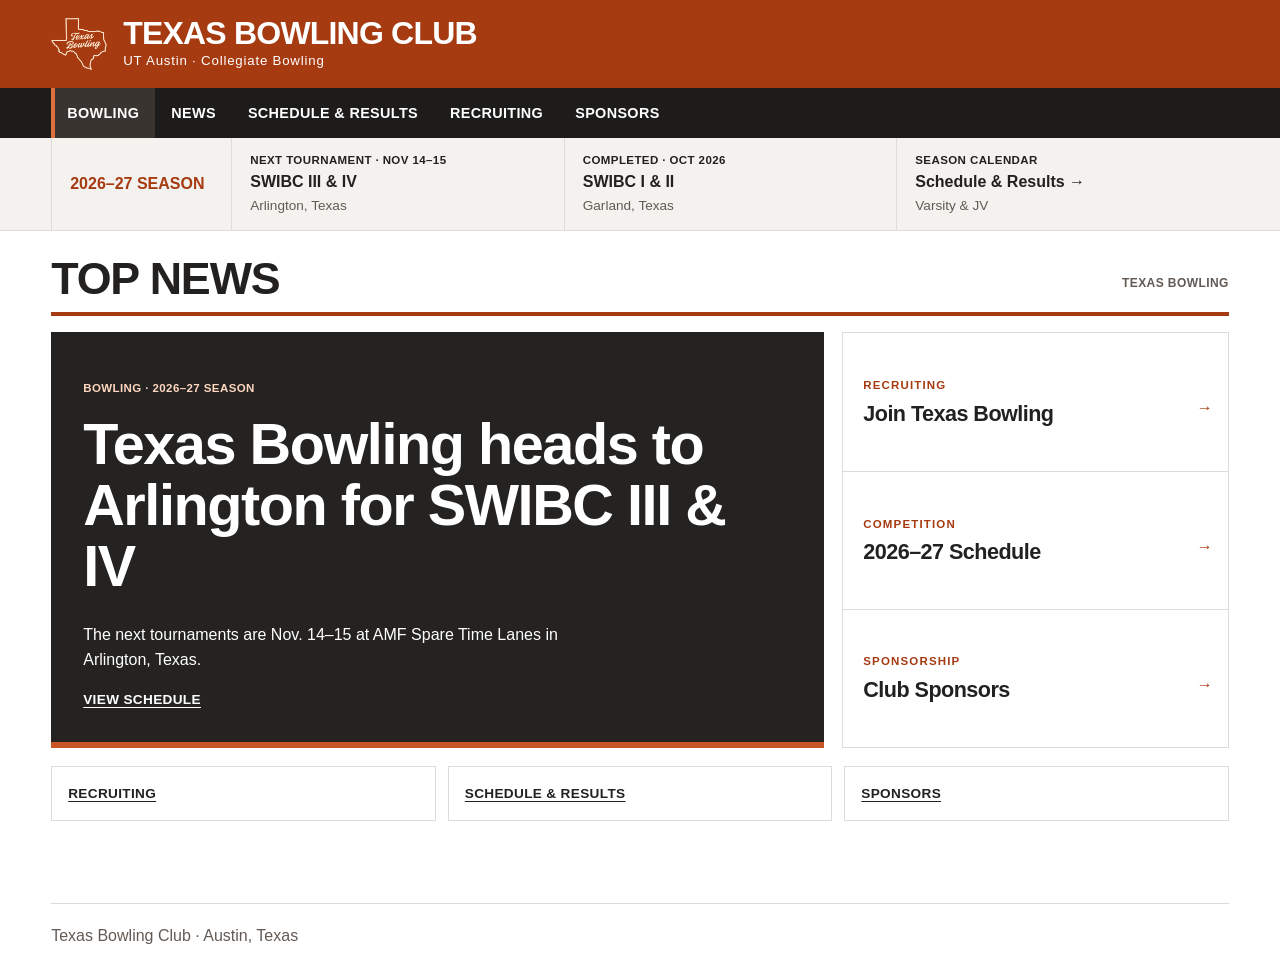
==== index.html @ fc5d1754 "Add files via upload" ====
<!doctype html>
<html lang="en">
<meta charset="utf-8">
<meta name="viewport" content="width=device-width,initial-scale=1">
<title>Texas Bowling Club | UT Austin</title>
<meta name="description" content="Meet the Texas Bowling Club at UT Austin and follow its first collegiate season.">
<link rel="stylesheet" href="athletics.css">
<header class="masthead"><div class="shell brand"><img src="logo-mark.webp" alt=""><div><strong>Texas Bowling Club</strong><span>UT Austin · Collegiate Bowling</span></div></div></header>
<div class="nav-band"><nav class="shell" aria-label="Main"><a class="sport" href="index.html">Bowling</a><a href="news.html">News</a><a href="schedule.html">Schedule &amp; Results</a><a href="recruiting.html">Recruiting</a><a href="sponsors.html">Sponsors</a></nav></div>
<main>
<div class="scoreboard"><div class="shell scores"><strong>2026–27 SEASON</strong><a href="schedule.html#arlington"><small>NEXT TOURNAMENT · NOV 14–15</small><b>SWIBC III &amp; IV</b><span>Arlington, Texas</span></a><a href="schedule.html#garland"><small>COMPLETED · OCT 2026</small><b>SWIBC I &amp; II</b><span>Garland, Texas</span></a><a href="schedule.html"><small>SEASON CALENDAR</small><b>Schedule &amp; Results →</b><span>Varsity &amp; JV</span></a></div></div>
<div class="shell content">
<section id="news" aria-labelledby="news-title"><div class="section-title"><h1 id="news-title">Top News</h1><span>Texas Bowling</span></div>
<div class="news-grid"><article class="feature"><p class="eyebrow">Bowling · 2026–27 Season</p><h2>Texas Bowling heads to Arlington for SWIBC III &amp; IV</h2><p>The next tournaments are Nov. 14–15 at AMF Spare Time Lanes in Arlington, Texas.</p><a href="schedule.html">View Schedule</a></article>
<aside class="updates" aria-label="Club updates"><a href="recruiting.html"><small>RECRUITING</small><b>Join Texas Bowling</b><span>→</span></a><a href="schedule.html"><small>COMPETITION</small><b>2026–27 Schedule</b><span>→</span></a><a href="sponsors.html"><small>SPONSORSHIP</small><b>Club Sponsors</b><span>→</span></a></aside></div></section>
<nav class="quicklinks" aria-label="Quick links"><a href="recruiting.html">Recruiting</a><a href="schedule.html">Schedule &amp; Results</a><a href="sponsors.html">Sponsors</a></nav>


</div></main><footer class="shell">Texas Bowling Club · Austin, Texas</footer>
</html>
---- athletics.css ----
:root{--orange:#a63a11;--dark:#1d1c1b;--ink:#232120;--line:#dedbd8;--paper:#fff;--muted:#625a54}
*{box-sizing:border-box}
html{scroll-padding-top:1rem}
body{margin:0;background:var(--paper);color:var(--ink);font:1rem/1.5 Arial,Helvetica,sans-serif}
.shell{width:min(1280px,92%);margin:auto}
a{color:inherit;text-underline-offset:.25em}
a:focus-visible{outline:3px solid #2375ab;outline-offset:3px}
.masthead{background:var(--orange);color:white}
.brand{display:flex;align-items:center;gap:16px;padding:16px 0}
.brand img{width:56px;height:56px;object-fit:contain}
.brand strong,.brand span{display:block}
.brand strong,.sport,h1,h2,.section-title span,.scores>strong{font-weight:900;text-transform:uppercase}
.brand strong{font-size:clamp(1.2rem,3vw,2rem);line-height:1.1}
.brand span{font-size:.83rem;letter-spacing:.06em}
.nav-band{background:var(--dark);color:white}
.nav-band nav{display:flex;align-items:stretch;flex-wrap:wrap}
.nav-band a{padding:14px 16px;text-decoration:none;font-weight:700}
.nav-band a:hover,.nav-band a:focus-visible{background:#45413d}
.nav-band .sport{background:#393430;border-left:4px solid #dc713d;padding-left:12px}
.scoreboard{background:#f4f2ef;border-bottom:1px solid var(--line)}
.scores{display:grid;grid-template-columns:180px repeat(3,minmax(0,1fr))}
.scores>*{padding:14px 18px;border-left:1px solid var(--line)}
.scores>strong{display:flex;align-items:center;color:var(--orange)}
.scores a,.updates a{text-decoration:none}
.scores small,.scores b,.scores span,.updates small,.updates b{display:block}
small,.eyebrow{letter-spacing:.1em;font-size:.72rem;font-weight:800}
.scores span{color:var(--muted);font-size:.85rem}
.content{padding:24px 0 48px}
.section-title{display:flex;justify-content:space-between;align-items:center;gap:12px;border-bottom:4px solid var(--orange);margin-bottom:16px}
h1,h2{line-height:1.05;margin:0 0 10px}
.section-title span{color:var(--muted);font-size:.75rem;letter-spacing:.13em}
.news-grid{display:grid;grid-template-columns:2fr 1fr;gap:18px}
.feature{display:flex;flex-direction:column;align-items:flex-start;justify-content:flex-end;min-height:390px;padding:clamp(24px,5vw,64px);background:linear-gradient(120deg,#20201f 20%,#4d2d21 72%,#743618);color:white;border-bottom:6px solid #c85526}
.feature h2{font-size:clamp(3rem,8vw,7rem);letter-spacing:-.065em;line-height:.88}
.feature p{max-width:39ch}
.feature a{font-weight:800}
.eyebrow{text-transform:uppercase;color:#ffd6bf}
.updates{display:grid;grid-template-rows:repeat(3,1fr);border:1px solid var(--line)}
.updates a{position:relative;display:grid;align-content:center;gap:6px;padding:20px 42px 20px 20px}
.updates a+a{border-top:1px solid var(--line)}
.updates a:hover,.scores a:hover,.quicklinks a:hover{background:#f1eae4}
.updates small,.tag{color:var(--orange);font-weight:800;text-transform:uppercase;letter-spacing:.1em}
.updates b{font-size:clamp(1.1rem,2.2vw,1.55rem);line-height:1.15}
.updates span{position:absolute;right:15px;top:46%;color:var(--orange)}
.quicklinks,.grid{display:grid;grid-template-columns:repeat(3,minmax(0,1fr));gap:12px}
.quicklinks{margin:18px 0 34px}
.quicklinks a,.card{border:1px solid var(--line);padding:16px}
.quicklinks a{font-weight:800}
.panel{border-top:3px solid var(--orange);padding:24px 0}
.panel h2{font-size:clamp(1.6rem,4vw,2.6rem)}
.panel>p{max-width:75ch}
.card h3{margin:0}
footer{padding:20px 0;border-top:1px solid var(--line);color:var(--muted)}
@media(max-width:720px){.news-grid{grid-template-columns:1fr}.feature{min-height:300px}.scores{grid-template-columns:repeat(2,minmax(0,1fr))}.scores>strong{grid-column:1/-1;padding-bottom:0;border:0}.nav-band a{padding:10px}.quicklinks,.grid{grid-template-columns:1fr}}

.event{display:grid;grid-template-columns:minmax(125px,1fr) 3fr auto;gap:16px;align-items:center;border-bottom:1px solid var(--line);padding:16px 0}
.event h3,.event p{margin:0}
@media(max-width:520px){.event{grid-template-columns:1fr;gap:4px}}
.nav-band a[aria-current="page"]{box-shadow:inset 0 -4px #dc713d}
.schedule-group{margin-top:28px}
.schedule-group h2{font-size:clamp(1.25rem,3vw,1.75rem)}

/* Consistent athletics typography across the club pages. */
body{font-family:Arial,Helvetica,sans-serif;font-size:16px;line-height:1.55}
h1,h2,h3,.brand strong,.nav-band a,.updates b{
 font-family:"Arial Narrow","Helvetica Neue",Arial,sans-serif;
 font-stretch:condensed;
 font-weight:800;
 letter-spacing:-.025em;
}
h1{font-size:clamp(1.9rem,4vw,2.8rem)}
h2{font-size:clamp(1.5rem,3vw,2.2rem)}
h3{font-size:1.2rem;line-height:1.25}
.nav-band a{font-size:.9rem;letter-spacing:.025em;text-transform:uppercase}
.feature h2{font-size:clamp(2rem,4.5vw,3.8rem);line-height:1.06;letter-spacing:-.025em;text-transform:none;max-width:22ch}
.feature p{max-width:58ch;margin:16px 0}
.feature{padding:32px;min-height:360px;background:#252321}
.feature a,.quicklinks a{font-size:.85rem;text-transform:uppercase;letter-spacing:.025em}
small,.eyebrow,.tag,.section-title span{letter-spacing:.035em}
.updates b{font-size:1.35rem;line-height:1.2}
.panel>h1{margin-bottom:20px}
.card h3{font-size:1.1rem;text-transform:uppercase}
.event h3{font-size:1.15rem;letter-spacing:0}
.event p{font-size:.93rem;color:var(--muted)}
@media(max-width:720px){.feature{padding:24px;min-height:300px}}
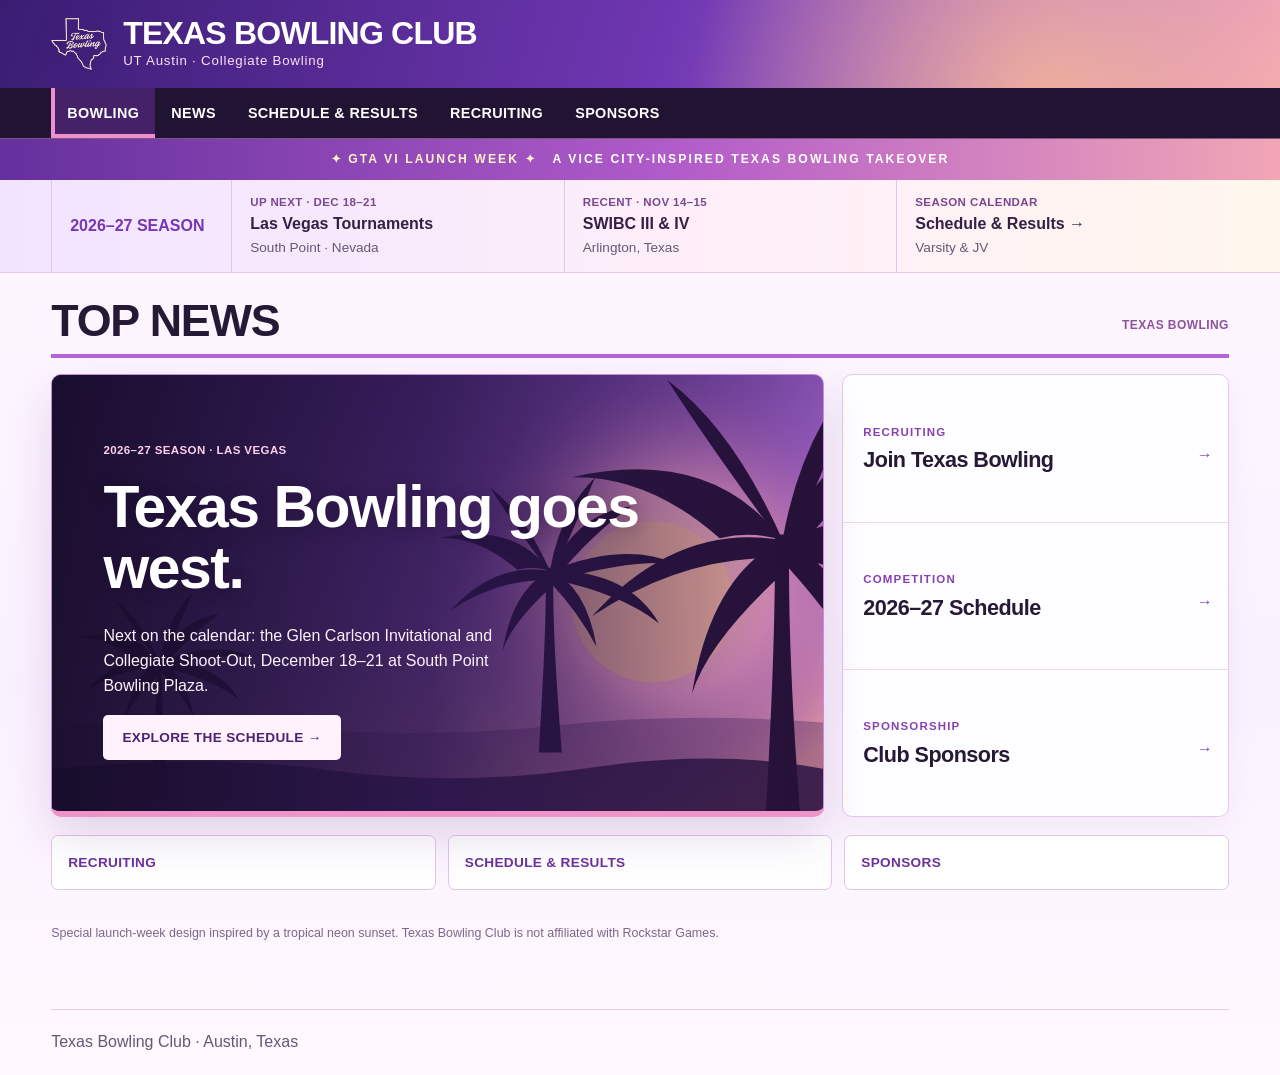
==== commit 6d51f39b: "Update index.html" ====
--- a/index.html
+++ b/index.html
@@ -1,20 +1,547 @@
 <!doctype html>
 <html lang="en">
-<meta charset="utf-8">
-<meta name="viewport" content="width=device-width,initial-scale=1">
-<title>Texas Bowling Club | UT Austin</title>
-<meta name="description" content="Meet the Texas Bowling Club at UT Austin and follow its first collegiate season.">
-<link rel="stylesheet" href="athletics.css">
-<header class="masthead"><div class="shell brand"><img src="logo-mark.webp" alt=""><div><strong>Texas Bowling Club</strong><span>UT Austin · Collegiate Bowling</span></div></div></header>
-<div class="nav-band"><nav class="shell" aria-label="Main"><a class="sport" href="index.html">Bowling</a><a href="news.html">News</a><a href="schedule.html">Schedule &amp; Results</a><a href="recruiting.html">Recruiting</a><a href="sponsors.html">Sponsors</a></nav></div>
-<main>
-<div class="scoreboard"><div class="shell scores"><strong>2026–27 SEASON</strong><a href="schedule.html#arlington"><small>NEXT TOURNAMENT · NOV 14–15</small><b>SWIBC III &amp; IV</b><span>Arlington, Texas</span></a><a href="schedule.html#garland"><small>COMPLETED · OCT 2026</small><b>SWIBC I &amp; II</b><span>Garland, Texas</span></a><a href="schedule.html"><small>SEASON CALENDAR</small><b>Schedule &amp; Results →</b><span>Varsity &amp; JV</span></a></div></div>
-<div class="shell content">
-<section id="news" aria-labelledby="news-title"><div class="section-title"><h1 id="news-title">Top News</h1><span>Texas Bowling</span></div>
-<div class="news-grid"><article class="feature"><p class="eyebrow">Bowling · 2026–27 Season</p><h2>Texas Bowling heads to Arlington for SWIBC III &amp; IV</h2><p>The next tournaments are Nov. 14–15 at AMF Spare Time Lanes in Arlington, Texas.</p><a href="schedule.html">View Schedule</a></article>
-<aside class="updates" aria-label="Club updates"><a href="recruiting.html"><small>RECRUITING</small><b>Join Texas Bowling</b><span>→</span></a><a href="schedule.html"><small>COMPETITION</small><b>2026–27 Schedule</b><span>→</span></a><a href="sponsors.html"><small>SPONSORSHIP</small><b>Club Sponsors</b><span>→</span></a></aside></div></section>
-<nav class="quicklinks" aria-label="Quick links"><a href="recruiting.html">Recruiting</a><a href="schedule.html">Schedule &amp; Results</a><a href="sponsors.html">Sponsors</a></nav>
-
-
-</div></main><footer class="shell">Texas Bowling Club · Austin, Texas</footer>
+<head>
+  <meta charset="utf-8">
+  <meta name="viewport" content="width=device-width, initial-scale=1">
+  <meta name="theme-color" content="#27143f">
+  <meta name="description" content="Texas Bowling Club at UT Austin — 2026–27 collegiate bowling season, tournaments, recruiting and news.">
+  <title>Texas Bowling Club | UT Austin</title>
+
+  <!-- Original site styling -->
+  <link rel="stylesheet" href="athletics.css">
+
+  <!-- GTA VI-inspired launch week theme -->
+  <style>
+    :root {
+      --orange: #9a4fce;
+      --dark: #221137;
+      --ink: #261936;
+      --line: #e8d4ef;
+      --paper: #fff9fe;
+      --muted: #665874;
+      --purple: #743bc6;
+      --pink: #ef90ce;
+      --peach: #ffc18c;
+      --night: #1d102e;
+    }
+
+    body {
+      background: linear-gradient(
+        180deg, #fff9fe 0%, #faf1ff 64%, #fff9fe 100%
+      );
+      color: var(--ink);
+    }
+
+    a:focus-visible {
+      outline: 3px solid #e268bd;
+      outline-offset: 4px;
+    }
+
+    .masthead {
+      position: relative;
+      overflow: hidden;
+      background: linear-gradient(
+        107deg,
+        #3a1d73 0%,
+        #6f37b2 52%,
+        #b775d4 84%,
+        #f2a3bd 100%
+      );
+      color: #fff;
+    }
+
+    .masthead::before {
+      content: "";
+      position: absolute;
+      inset: 0;
+      pointer-events: none;
+      background: radial-gradient(
+        circle at 82% 120%,
+        rgba(255,191,141,.8),
+        transparent 34%
+      );
+    }
+
+    .masthead .brand {
+      position: relative;
+      z-index: 1;
+    }
+
+    .brand img {
+      filter: drop-shadow(
+        0 4px 14px rgba(18,4,42,.27)
+      );
+    }
+
+    .brand span {
+      color: #ffe1f6;
+    }
+
+    .nav-band {
+      background: #211332;
+      border-bottom: 1px solid rgba(238,170,221,.45);
+    }
+
+    .nav-band .sport {
+      background: #442168;
+      border-left-color: var(--pink);
+    }
+
+    .nav-band a:hover,
+    .nav-band a:focus-visible {
+      background: #673e8c;
+    }
+
+    .nav-band a[aria-current="page"] {
+      box-shadow: inset 0 -4px var(--pink);
+    }
+
+    .launch-strip {
+      background: linear-gradient(
+        90deg,
+        #64309d 0%,
+        #b15cca 53%,
+        #f2a6b5 100%
+      );
+      color: white;
+      text-align: center;
+      padding: 11px 16px;
+      font-size: .76rem;
+      font-weight: 900;
+      letter-spacing: .17em;
+      text-transform: uppercase;
+    }
+
+    .launch-strip span {
+      color: #fff1c8;
+    }
+
+    .scoreboard {
+      background: linear-gradient(
+        90deg,
+        #f2e4ff,
+        #fff0f8 62%,
+        #fff6ed
+      );
+      border-bottom-color: #e7c9f0;
+    }
+
+    .scores > * {
+      border-left-color: #e2c5ee;
+    }
+
+    .scores > strong {
+      color: #7537b4;
+    }
+
+    .scores small {
+      color: #7a4791;
+    }
+
+    .scores b {
+      color: #352044;
+    }
+
+    .scores a:hover {
+      background: rgba(223,172,242,.27);
+    }
+
+    .section-title {
+      border-bottom-color: #b265d6;
+    }
+
+    .section-title span {
+      color: #8b549c;
+    }
+
+    .news-grid {
+      align-items: stretch;
+    }
+
+    .feature {
+      position: relative;
+      isolation: isolate;
+      overflow: hidden;
+      min-height: 440px;
+      padding: clamp(24px, 4vw, 52px);
+      border: 1px solid #c88ada;
+      border-bottom: 6px solid #ee94c8;
+      border-radius: 10px;
+      background: linear-gradient(
+        135deg,
+        #2b154c 0%,
+        #844caf 60%,
+        #ec9db8 100%
+      );
+      box-shadow: 0 20px 45px rgba(78,33,109,.15);
+      color: white;
+    }
+
+    .feature::before {
+      content: "";
+      position: absolute;
+      z-index: 1;
+      inset: 0;
+      background: linear-gradient(
+        90deg,
+        rgba(22,12,41,.94),
+        rgba(42,21,75,.81) 49%,
+        rgba(64,26,86,.13) 100%
+      );
+      pointer-events: none;
+    }
+
+    .hero-art {
+      position: absolute;
+      z-index: 0;
+      inset: 0;
+      width: 100%;
+      height: 100%;
+      pointer-events: none;
+    }
+
+    .feature .eyebrow,
+    .feature h2,
+    .feature p,
+    .feature .hero-action {
+      position: relative;
+      z-index: 2;
+    }
+
+    .feature .eyebrow {
+      color: #ffd0ec;
+    }
+
+    .feature h2 {
+      max-width: 17ch;
+      font-size: clamp(2.3rem,4.6vw,4.2rem);
+      line-height: 1.04;
+      text-shadow: 0 3px 18px rgba(25,7,36,.3);
+    }
+
+    .feature p {
+      max-width: 44ch;
+      color: #fff1fc;
+    }
+
+    .hero-action {
+      display: inline-flex;
+      align-items: center;
+      gap: 8px;
+      padding: 12px 19px;
+      border-radius: 5px;
+      background: #fff2fc;
+      color: #4b2272;
+      text-decoration: none;
+      font-size: .86rem;
+      font-weight: 900;
+      text-transform: uppercase;
+      letter-spacing: .035em;
+    }
+
+    .hero-action:hover {
+      background: #ffd2ed;
+    }
+
+    .updates {
+      border-color: #e5c8ec;
+      background: rgba(255,255,255,.85);
+      border-radius: 10px;
+      overflow: hidden;
+      box-shadow: 0 10px 30px rgba(92,35,121,.05);
+    }
+
+    .updates a + a {
+      border-top-color: #ead9f3;
+    }
+
+    .updates small,
+    .updates span {
+      color: #8740b3;
+    }
+
+    .updates a:hover,
+    .quicklinks a:hover {
+      background: #f9eaff;
+    }
+
+    .quicklinks a {
+      border-color: #e4c4eb;
+      background: white;
+      border-radius: 7px;
+      color: #6b329c;
+      text-decoration: none;
+      transition: transform .18s ease,
+                  background-color .18s ease;
+    }
+
+    .quicklinks a:hover {
+      transform: translateY(-2px);
+    }
+
+    footer {
+      border-top-color: #e8cdef;
+    }
+
+    .launch-note {
+      font-size: .78rem;
+      color: #7c668b;
+      margin: 0 0 18px;
+    }
+
+    @media (max-width: 720px) {
+      .launch-strip {
+        font-size: .63rem;
+        letter-spacing: .09em;
+      }
+
+      .feature {
+        min-height: 420px;
+      }
+
+      .feature::before {
+        background: linear-gradient(
+          90deg,
+          rgba(24,10,44,.94),
+          rgba(42,20,73,.68)
+        );
+      }
+
+      .hero-art {
+        transform: translateX(8%);
+      }
+
+      .feature h2 {
+        font-size: clamp(2.15rem,8vw,3rem);
+      }
+    }
+
+    @media (prefers-reduced-motion: reduce) {
+      .quicklinks a {
+        transition: none;
+      }
+
+      .quicklinks a:hover {
+        transform: none;
+      }
+    }
+  </style>
+</head>
+
+<body>
+
+  <!-- Texas Bowling Club header -->
+  <header class="masthead">
+    <div class="shell brand">
+      <img src="logo-mark.webp"
+           alt="Texas Bowling Club logo"
+           width="56" height="56">
+      <div>
+        <strong>Texas Bowling Club</strong>
+        <span>UT Austin · Collegiate Bowling</span>
+      </div>
+    </div>
+  </header>
+
+  <!-- Main navigation -->
+  <div class="nav-band">
+    <nav class="shell" aria-label="Main navigation">
+      <a class="sport" href="index.html"
+         aria-current="page">Bowling</a>
+      <a href="news.html">News</a>
+      <a href="schedule.html">Schedule &amp; Results</a>
+      <a href="recruiting.html">Recruiting</a>
+      <a href="sponsors.html">Sponsors</a>
+    </nav>
+  </div>
+
+  <!-- Special GTA launch week banner -->
+  <div class="launch-strip" role="note">
+    <span>✦ GTA VI launch week ✦</span>
+    &nbsp; A Vice City-inspired Texas Bowling takeover
+  </div>
+
+  <main>
+
+    <!-- Tournament scoreboard -->
+    <div class="scoreboard">
+      <div class="shell scores">
+        <strong>2026–27 Season</strong>
+
+        <a href="schedule.html#glen-carlson">
+          <small>UP NEXT · DEC 18–21</small>
+          <b>Las Vegas Tournaments</b>
+          <span>South Point · Nevada</span>
+        </a>
+
+        <a href="schedule.html#arlington">
+          <small>RECENT · NOV 14–15</small>
+          <b>SWIBC III &amp; IV</b>
+          <span>Arlington, Texas</span>
+        </a>
+
+        <a href="schedule.html">
+          <small>SEASON CALENDAR</small>
+          <b>Schedule &amp; Results →</b>
+          <span>Varsity &amp; JV</span>
+        </a>
+      </div>
+    </div>
+
+    <div class="shell content">
+
+      <section id="news" aria-labelledby="news-title">
+        <div class="section-title">
+          <h1 id="news-title">Top News</h1>
+          <span>Texas Bowling</span>
+        </div>
+
+        <div class="news-grid">
+
+          <!-- Vice City-inspired sunset and palms -->
+          <article class="feature">
+
+            <svg class="hero-art"
+                 viewBox="0 0 1200 650"
+                 preserveAspectRatio="xMidYMid slice"
+                 aria-hidden="true"
+                 focusable="false">
+
+              <defs>
+                <radialGradient id="sunsetGlow">
+                  <stop offset="0%"
+                        stop-color="#ffd0a7"/>
+                  <stop offset="47%"
+                        stop-color="#f5a1cb"/>
+                  <stop offset="100%"
+                        stop-color="#9951ba"
+                        stop-opacity="0"/>
+                </radialGradient>
+
+                <linearGradient id="sky"
+                                x1="0" y1="0"
+                                x2=".8" y2="1">
+                  <stop stop-color="#47257c"/>
+                  <stop offset="58%"
+                        stop-color="#9c62c7"/>
+                  <stop offset="100%"
+                        stop-color="#ffadab"/>
+                </linearGradient>
+
+                <!-- Original silhouette -->
+                <g id="palm" fill="#221033">
+                  <path d="M-12 490 C-6 380 3 245 2 118 L17 118 C15 257 27 389 34 490Z"/>
+                  <path d="M10 124 Q-65 25 -211 58 Q-131 56 -56 122 Q-22 114 10 124Z"/>
+                  <path d="M10 124 Q-101 105 -190 204 Q-107 148 -16 143Z"/>
+                  <path d="M10 124 Q-65 161 -85 285 Q-66 225 26 145Z"/>
+                  <path d="M10 124 Q-42 7 -111 -44 Q-60 35 20 142Z"/>
+                  <path d="M10 124 Q66 7 174 -6 Q96 49 20 141Z"/>
+                  <path d="M10 124 Q163 64 264 110 Q174 101 28 142Z"/>
+                  <path d="M10 124 Q167 122 230 230 Q157 171 15 141Z"/>
+                  <path d="M10 124 Q83 154 104 277 Q69 209 7 143Z"/>
+                  <path d="M10 124 Q31 5 101 -64 Q60 34 13 141Z"/>
+                </g>
+              </defs>
+
+              <rect width="1200"
+                    height="650"
+                    fill="url(#sky)"/>
+
+              <circle cx="940"
+                      cy="320"
+                      r="330"
+                      fill="url(#sunsetGlow)"/>
+
+              <circle cx="920"
+                      cy="338"
+                      r="120"
+                      fill="#ffc0a2"
+                      opacity=".94"/>
+
+              <path d="M0 525 Q200 509 390 526 T780 522 T1200 520 L1200 650 L0 650Z"
+                    fill="#4a255e"
+                    opacity=".36"/>
+
+              <path d="M0 590 Q250 563 440 589 T830 585 T1200 592 L1200 650 L0 650Z"
+                    fill="#28153e"
+                    opacity=".85"/>
+
+              <!-- Palm silhouettes -->
+              <g transform="translate(1100 70) scale(1.42)">
+                <use href="#palm"/>
+              </g>
+
+              <g transform="translate(760 200) scale(.74)">
+                <use href="#palm"/>
+              </g>
+
+              <g transform="translate(180 360) scale(.54)">
+                <use href="#palm"/>
+              </g>
+            </svg>
+
+            <p class="eyebrow">
+              2026–27 Season · Las Vegas
+            </p>
+
+            <h2>Texas Bowling goes west.</h2>
+
+            <p>
+              Next on the calendar: the Glen Carlson
+              Invitational and Collegiate Shoot-Out,
+              December 18–21 at South Point Bowling Plaza.
+            </p>
+
+            <a class="hero-action"
+               href="schedule.html#glen-carlson">
+              Explore the schedule →
+            </a>
+          </article>
+
+          <!-- Club updates -->
+          <aside class="updates" aria-label="Club updates">
+
+            <a href="recruiting.html">
+              <small>RECRUITING</small>
+              <b>Join Texas Bowling</b>
+              <span aria-hidden="true">→</span>
+            </a>
+
+            <a href="schedule.html">
+              <small>COMPETITION</small>
+              <b>2026–27 Schedule</b>
+              <span aria-hidden="true">→</span>
+            </a>
+
+            <a href="sponsors.html">
+              <small>SPONSORSHIP</small>
+              <b>Club Sponsors</b>
+              <span aria-hidden="true">→</span>
+            </a>
+
+          </aside>
+        </div>
+      </section>
+
+      <!-- Quick links -->
+      <nav class="quicklinks" aria-label="Quick links">
+        <a href="recruiting.html">Recruiting</a>
+        <a href="schedule.html">Schedule &amp; Results</a>
+        <a href="sponsors.html">Sponsors</a>
+      </nav>
+
+      <p class="launch-note">
+        Special launch-week design inspired by a
+        tropical neon sunset. Texas Bowling Club is
+        not affiliated with Rockstar Games.
+      </p>
+    </div>
+  </main>
+
+  <footer class="shell">
+    Texas Bowling Club · Austin, Texas
+  </footer>
+
+</body>
 </html>
+
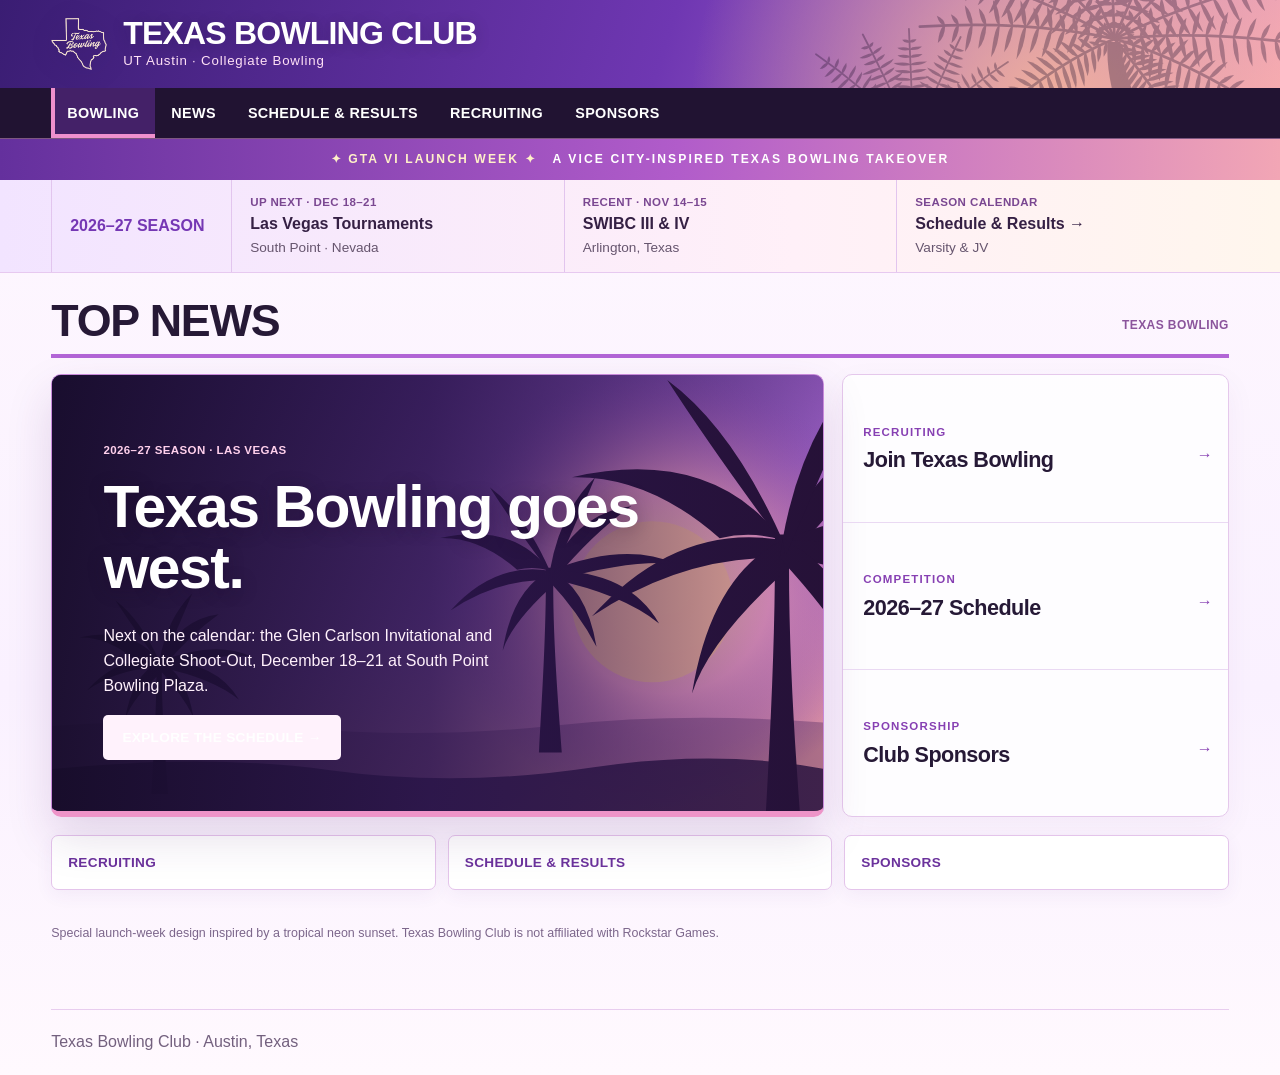
==== commit 3913e3df: "Apply GTA VI-inspired purple sunset theme across club website" ====
--- a/index.html
+++ b/index.html
@@ -9,6 +9,7 @@
 
   <!-- Original site styling -->
   <link rel="stylesheet" href="athletics.css">
+  <link rel="stylesheet" href="gta6-theme.css">
 
   <!-- GTA VI-inspired launch week theme -->
   <style>
--- a/gta6-theme.css
+++ b/gta6-theme.css
@@ -0,0 +1,194 @@
+/*
+ * TEXAS BOWLING CLUB — GTA VI LAUNCH-WEEK THEME
+ * Self-contained, reversible CSS override for athletics.css.
+ * Inspired by a tropical violet-pink sunset; original palm silhouettes.
+ *
+ * INSTALL: Add this AFTER athletics.css in <head> on each HTML page:
+ *   <link rel="stylesheet" href="gta6-theme.css">
+ *
+ * UNINSTALL: Remove that <link> tag; your original design returns.
+ * No JavaScript, external images, or third-party assets required.
+ */
+
+:root {
+  /* Override colors used by the existing athletics.css file */
+  --orange: #8c44d9;
+  --dark: #201334;
+  --ink: #281b40;
+  --line: #e5d4f2;
+  --paper: #fffafd;
+  --muted: #675a78;
+
+  /* Theme accents */
+  --vice-violet: #672bb5;
+  --vice-purple: #9b5ae6;
+  --vice-orchid: #c586ef;
+  --vice-pink: #f2a5d3;
+  --vice-peach: #ffc093;
+  --vice-night: #1b1032;
+  --palm-art: url("data:image/svg+xml,%3Csvg%20xmlns%3D%22http%3A%2F%2Fwww.w3.org%2F2000%2Fsvg%22%20viewBox%3D%220%200%201200%20650%22%20aria-hidden%3D%22true%22%3E%0A%3Cpath%20d%3D%22M1054.0%20678.0%20C1043.0%20485.0%20905.0%20295.0%20917.0%20165.0%20L938.0%20165.0%20C945.0%20276.0%201100.0%20520.0%201104.0%20678.0%20Z%22%20fill%3D%22%2321102f%22%2F%3E%3Cpath%20d%3D%22M928.0%20160.0%20Q780.8%20128.4%20608.0%20140.0%22%20stroke%3D%22%2321102f%22%20stroke-width%3D%224.5%22%20stroke-linecap%3D%22round%22%20fill%3D%22none%22%2F%3E%3Cpath%20d%3D%22M908.0%20155.9%20Q905.4%20168.3%20892.8%20172.0%20Q899.2%20154.2%20908.0%20155.9%20Z%22%20fill%3D%22%2321102f%22%2F%3E%3Cpath%20d%3D%22M908.0%20155.9%20Q908.7%20151.2%20897.6%20146.9%20Q899.2%20154.2%20908.0%20155.9%20Z%22%20fill%3D%22%2321102f%22%2F%3E%3Cpath%20d%3D%22M887.7%20152.2%20Q884.4%20169.9%20871.5%20176.4%20Q878.9%20150.7%20887.7%20152.2%20Z%22%20fill%3D%22%2321102f%22%2F%3E%3Cpath%20d%3D%22M887.7%20152.2%20Q889.1%20142.2%20878.4%20135.7%20Q878.9%20150.7%20887.7%20152.2%20Z%22%20fill%3D%22%2321102f%22%2F%3E%3Cpath%20d%3D%22M867.3%20149.0%20Q863.2%20173.2%20849.9%20183.1%20Q858.4%20147.6%20867.3%20149.0%20Z%22%20fill%3D%22%2321102f%22%2F%3E%3Cpath%20d%3D%22M867.3%20149.0%20Q869.3%20132.4%20858.9%20123.0%20Q858.4%20147.6%20867.3%20149.0%20Z%22%20fill%3D%22%2321102f%22%2F%3E%3Cpath%20d%3D%22M846.6%20146.1%20Q842.8%20171.6%20829.5%20182.3%20Q837.6%20144.9%20846.6%20146.1%20Z%22%20fill%3D%22%2321102f%22%2F%3E%3Cpath%20d%3D%22M846.6%20146.1%20Q848.4%20128.3%20837.8%20118.5%20Q837.6%20144.9%20846.6%20146.1%20Z%22%20fill%3D%22%2321102f%22%2F%3E%3Cpath%20d%3D%22M825.6%20143.6%20Q821.5%20176.2%20808.1%20190.5%20Q816.7%20142.6%20825.6%20143.6%20Z%22%20fill%3D%22%2321102f%22%2F%3E%3Cpath%20d%3D%22M825.6%20143.6%20Q827.8%20118.7%20817.3%20105.9%20Q816.7%20142.6%20825.6%20143.6%20Z%22%20fill%3D%22%2321102f%22%2F%3E%3Cpath%20d%3D%22M804.4%20141.5%20Q801.2%20171.0%20788.1%20184.0%20Q795.5%20140.7%20804.4%20141.5%20Z%22%20fill%3D%22%2321102f%22%2F%3E%3Cpath%20d%3D%22M804.4%20141.5%20Q805.7%20119.8%20794.9%20108.7%20Q795.5%20140.7%20804.4%20141.5%20Z%22%20fill%3D%22%2321102f%22%2F%3E%3Cpath%20d%3D%22M783.0%20139.8%20Q779.7%20176.5%20766.7%20193.1%20Q774.1%20139.1%20783.0%20139.8%20Z%22%20fill%3D%22%2321102f%22%2F%3E%3Cpath%20d%3D%22M783.0%20139.8%20Q784.3%20110.9%20773.4%2096.6%20Q774.1%20139.1%20783.0%20139.8%20Z%22%20fill%3D%22%2321102f%22%2F%3E%3Cpath%20d%3D%22M761.4%20138.5%20Q759.1%20168.2%20746.5%20181.8%20Q752.4%20138.0%20761.4%20138.5%20Z%22%20fill%3D%22%2321102f%22%2F%3E%3Cpath%20d%3D%22M761.4%20138.5%20Q761.7%20116.6%20750.3%20105.8%20Q752.4%20138.0%20761.4%20138.5%20Z%22%20fill%3D%22%2321102f%22%2F%3E%3Cpath%20d%3D%22M739.5%20137.5%20Q737.5%20173.4%20725.0%20190.1%20Q730.5%20137.2%20739.5%20137.5%20Z%22%20fill%3D%22%2321102f%22%2F%3E%3Cpath%20d%3D%22M739.5%20137.5%20Q739.6%20109.6%20728.1%2096.2%20Q730.5%20137.2%20739.5%20137.5%20Z%22%20fill%3D%22%2321102f%22%2F%3E%3Cpath%20d%3D%22M717.4%20137.0%20Q716.1%20163.6%20703.9%20176.1%20Q708.4%20136.9%20717.4%20137.0%20Z%22%20fill%3D%22%2321102f%22%2F%3E%3Cpath%20d%3D%22M717.4%20137.0%20Q716.7%20118.4%20704.9%20109.6%20Q708.4%20136.9%20717.4%20137.0%20Z%22%20fill%3D%22%2321102f%22%2F%3E%3Cpath%20d%3D%22M695.0%20136.9%20Q694.1%20166.8%20682.2%20181.1%20Q686.0%20136.9%20695.0%20136.9%20Z%22%20fill%3D%22%2321102f%22%2F%3E%3Cpath%20d%3D%22M695.0%20136.9%20Q694.0%20115.0%20681.9%20104.8%20Q686.0%20136.9%20695.0%20136.9%20Z%22%20fill%3D%22%2321102f%22%2F%3E%3Cpath%20d%3D%22M672.5%20137.2%20Q671.8%20157.3%20660.0%20167.2%20Q663.5%20137.3%20672.5%20137.2%20Z%22%20fill%3D%22%2321102f%22%2F%3E%3Cpath%20d%3D%22M672.5%20137.2%20Q671.1%20125.0%20659.0%20119.7%20Q663.5%20137.3%20672.5%20137.2%20Z%22%20fill%3D%22%2321102f%22%2F%3E%3Cpath%20d%3D%22M649.7%20137.8%20Q649.2%20157.1%20637.5%20166.7%20Q640.7%20138.2%20649.7%20137.8%20Z%22%20fill%3D%22%2321102f%22%2F%3E%3Cpath%20d%3D%22M649.7%20137.8%20Q648.1%20126.6%20635.8%20121.9%20Q640.7%20138.2%20649.7%20137.8%20Z%22%20fill%3D%22%2321102f%22%2F%3E%3Cpath%20d%3D%22M928.0%20160.0%20Q787.7%2079.4%20623.0%2038.0%22%20stroke%3D%22%2321102f%22%20stroke-width%3D%224.5%22%20stroke-linecap%3D%22round%22%20fill%3D%22none%22%2F%3E%3Cpath%20d%3D%22M908.9%20149.3%20Q904.4%20159.5%20892.1%20158.9%20Q901.0%20145.0%20908.9%20149.3%20Z%22%20fill%3D%22%2321102f%22%2F%3E%3Cpath%20d%3D%22M908.9%20149.3%20Q911.7%20146.1%20903.0%20139.2%20Q901.0%20145.0%20908.9%20149.3%20Z%22%20fill%3D%22%2321102f%22%2F%3E%3Cpath%20d%3D%22M889.6%20138.9%20Q881.4%20156.5%20867.3%20159.6%20Q881.7%20134.8%20889.6%20138.9%20Z%22%20fill%3D%22%2321102f%22%2F%3E%3Cpath%20d%3D%22M889.6%20138.9%20Q896.1%20128.4%20889.0%20118.2%20Q881.7%20134.8%20889.6%20138.9%20Z%22%20fill%3D%22%2321102f%22%2F%3E%3Cpath%20d%3D%22M870.1%20128.9%20Q861.1%20148.7%20846.6%20153.0%20Q862.1%20124.9%20870.1%20128.9%20Z%22%20fill%3D%22%2321102f%22%2F%3E%3Cpath%20d%3D%22M870.1%20128.9%20Q877.3%20116.3%20870.4%20105.3%20Q862.1%20124.9%20870.1%20128.9%20Z%22%20fill%3D%22%2321102f%22%2F%3E%3Cpath%20d%3D%22M850.4%20119.3%20Q838.8%20145.4%20822.9%20152.8%20Q842.3%20115.4%20850.4%20119.3%20Z%22%20fill%3D%22%2321102f%22%2F%3E%3Cpath%20d%3D%22M850.4%20119.3%20Q860.2%20100.4%20854.4%2086.6%20Q842.3%20115.4%20850.4%20119.3%20Z%22%20fill%3D%22%2321102f%22%2F%3E%3Cpath%20d%3D%22M830.4%20110.0%20Q818.9%20136.9%20803.1%20144.9%20Q822.2%20106.3%20830.4%20110.0%20Z%22%20fill%3D%22%2321102f%22%2F%3E%3Cpath%20d%3D%22M830.4%20110.0%20Q840.1%2090.3%20834.1%2076.4%20Q822.2%20106.3%20830.4%20110.0%20Z%22%20fill%3D%22%2321102f%22%2F%3E%3Cpath%20d%3D%22M810.2%20101.1%20Q797.8%20131.5%20781.3%20141.4%20Q802.0%2097.5%20810.2%20101.1%20Z%22%20fill%3D%22%2321102f%22%2F%3E%3Cpath%20d%3D%22M810.2%20101.1%20Q820.9%2077.9%20815.3%2062.5%20Q802.0%2097.5%20810.2%20101.1%20Z%22%20fill%3D%22%2321102f%22%2F%3E%3Cpath%20d%3D%22M789.8%2092.5%20Q777.7%20123.5%20761.4%20133.8%20Q781.5%2089.1%20789.8%2092.5%20Z%22%20fill%3D%22%2321102f%22%2F%3E%3Cpath%20d%3D%22M789.8%2092.5%20Q800.1%2068.8%20794.2%2053.4%20Q781.5%2089.1%20789.8%2092.5%20Z%22%20fill%3D%22%2321102f%22%2F%3E%3Cpath%20d%3D%22M769.2%2084.3%20Q757.8%20115.0%20741.7%20125.3%20Q760.8%2081.1%20769.2%2084.3%20Z%22%20fill%3D%22%2321102f%22%2F%3E%3Cpath%20d%3D%22M769.2%2084.3%20Q778.7%2061.0%20772.4%2046.0%20Q760.8%2081.1%20769.2%2084.3%20Z%22%20fill%3D%22%2321102f%22%2F%3E%3Cpath%20d%3D%22M748.3%2076.5%20Q737.3%20107.7%20721.3%20118.5%20Q739.9%2073.4%20748.3%2076.5%20Z%22%20fill%3D%22%2321102f%22%2F%3E%3Cpath%20d%3D%22M748.3%2076.5%20Q757.5%2052.6%20751.0%2037.5%20Q739.9%2073.4%20748.3%2076.5%20Z%22%20fill%3D%22%2321102f%22%2F%3E%3Cpath%20d%3D%22M727.3%2069.0%20Q718.3%2096.0%20703.1%20105.0%20Q718.8%2066.1%20727.3%2069.0%20Z%22%20fill%3D%22%2321102f%22%2F%3E%3Cpath%20d%3D%22M727.3%2069.0%20Q734.4%2049.4%20726.8%2036.5%20Q718.8%2066.1%20727.3%2069.0%20Z%22%20fill%3D%22%2321102f%22%2F%3E%3Cpath%20d%3D%22M706.0%2061.9%20Q697.5%2088.8%20682.5%2098.1%20Q697.4%2059.1%20706.0%2061.9%20Z%22%20fill%3D%22%2321102f%22%2F%3E%3Cpath%20d%3D%22M706.0%2061.9%20Q712.6%2042.3%20704.7%2029.6%20Q697.4%2059.1%20706.0%2061.9%20Z%22%20fill%3D%22%2321102f%22%2F%3E%3Cpath%20d%3D%22M684.4%2055.1%20Q678.5%2075.1%20664.7%2081.2%20Q675.8%2052.5%20684.4%2055.1%20Z%22%20fill%3D%22%2321102f%22%2F%3E%3Cpath%20d%3D%22M684.4%2055.1%20Q688.5%2042.5%20679.3%2033.3%20Q675.8%2052.5%20684.4%2055.1%20Z%22%20fill%3D%22%2321102f%22%2F%3E%3Cpath%20d%3D%22M662.7%2048.7%20Q657.7%2066.6%20644.2%2072.0%20Q654.0%2046.2%20662.7%2048.7%20Z%22%20fill%3D%22%2321102f%22%2F%3E%3Cpath%20d%3D%22M662.7%2048.7%20Q665.8%2038.1%20656.2%2030.1%20Q654.0%2046.2%20662.7%2048.7%20Z%22%20fill%3D%22%2321102f%22%2F%3E%3Cpath%20d%3D%22M928.0%20160.0%20Q817.6%2036.2%20688.0%20-52.0%22%20stroke%3D%22%2321102f%22%20stroke-width%3D%224.5%22%20stroke-linecap%3D%22round%22%20fill%3D%22none%22%2F%3E%3Cpath%20d%3D%22M913.0%20143.4%20Q906.9%20151.7%20896.2%20147.3%20Q906.9%20136.8%20913.0%20143.4%20Z%22%20fill%3D%22%2321102f%22%2F%3E%3Cpath%20d%3D%22M913.0%20143.4%20Q917.8%20141.7%20912.2%20132.5%20Q906.9%20136.8%20913.0%20143.4%20Z%22%20fill%3D%22%2321102f%22%2F%3E%3Cpath%20d%3D%22M897.8%20127.2%20Q885.1%20141.9%20871.2%20140.5%20Q891.6%20120.7%20897.8%20127.2%20Z%22%20fill%3D%22%2321102f%22%2F%3E%3Cpath%20d%3D%22M897.8%20127.2%20Q909.1%20119.1%20906.5%20107.0%20Q891.6%20120.7%20897.8%20127.2%20Z%22%20fill%3D%22%2321102f%22%2F%3E%3Cpath%20d%3D%22M882.5%20111.3%20Q869.7%20126.4%20855.6%20125.4%20Q876.2%20104.9%20882.5%20111.3%20Z%22%20fill%3D%22%2321102f%22%2F%3E%3Cpath%20d%3D%22M882.5%20111.3%20Q893.8%20102.7%20891.1%2090.6%20Q876.2%20104.9%20882.5%20111.3%20Z%22%20fill%3D%22%2321102f%22%2F%3E%3Cpath%20d%3D%22M866.9%2095.7%20Q847.4%20118.0%20830.1%20120.5%20Q860.5%2089.4%20866.9%2095.7%20Z%22%20fill%3D%22%2321102f%22%2F%3E%3Cpath%20d%3D%22M866.9%2095.7%20Q885.0%2080.0%20885.3%2064.6%20Q860.5%2089.4%20866.9%2095.7%20Z%22%20fill%3D%22%2321102f%22%2F%3E%3Cpath%20d%3D%22M851.2%2080.4%20Q834.5%20100.5%20818.3%20102.1%20Q844.7%2074.2%20851.2%2080.4%20Z%22%20fill%3D%22%2321102f%22%2F%3E%3Cpath%20d%3D%22M851.2%2080.4%20Q866.5%2067.0%20865.3%2052.8%20Q844.7%2074.2%20851.2%2080.4%20Z%22%20fill%3D%22%2321102f%22%2F%3E%3Cpath%20d%3D%22M835.3%2065.5%20Q812.8%2092.4%20793.7%2097.3%20Q828.7%2059.4%20835.3%2065.5%20Z%22%20fill%3D%22%2321102f%22%2F%3E%3Cpath%20d%3D%22M835.3%2065.5%20Q856.4%2045.2%20857.9%2028.0%20Q828.7%2059.4%20835.3%2065.5%20Z%22%20fill%3D%22%2321102f%22%2F%3E%3Cpath%20d%3D%22M819.3%2050.9%20Q801.1%2073.7%20783.9%2076.9%20Q812.6%2044.9%20819.3%2050.9%20Z%22%20fill%3D%22%2321102f%22%2F%3E%3Cpath%20d%3D%22M819.3%2050.9%20Q836.0%2034.7%20835.3%2019.5%20Q812.6%2044.9%20819.3%2050.9%20Z%22%20fill%3D%22%2321102f%22%2F%3E%3Cpath%20d%3D%22M803.0%2036.6%20Q781.0%2064.5%20761.9%2070.2%20Q796.2%2030.7%20803.0%2036.6%20Z%22%20fill%3D%22%2321102f%22%2F%3E%3Cpath%20d%3D%22M803.0%2036.6%20Q823.5%2015.4%20824.5%20-2.1%20Q796.2%2030.7%20803.0%2036.6%20Z%22%20fill%3D%22%2321102f%22%2F%3E%3Cpath%20d%3D%22M786.6%2022.6%20Q769.3%2045.7%20752.3%2049.3%20Q779.7%2016.8%20786.6%2022.6%20Z%22%20fill%3D%22%2321102f%22%2F%3E%3Cpath%20d%3D%22M786.6%2022.6%20Q802.4%206.2%20801.0%20-8.8%20Q779.7%2016.8%20786.6%2022.6%20Z%22%20fill%3D%22%2321102f%22%2F%3E%3Cpath%20d%3D%22M770.0%209.0%20Q751.7%2034.1%20734.0%2038.8%20Q763.0%203.3%20770.0%209.0%20Z%22%20fill%3D%22%2321102f%22%2F%3E%3Cpath%20d%3D%22M770.0%209.0%20Q786.9%20-9.4%20785.8%20-25.2%20Q763.0%203.3%20770.0%209.0%20Z%22%20fill%3D%22%2321102f%22%2F%3E%3Cpath%20d%3D%22M753.3%20-4.3%20Q739.2%2016.0%20723.6%2018.6%20Q746.2%20-9.9%20753.3%20-4.3%20Z%22%20fill%3D%22%2321102f%22%2F%3E%3Cpath%20d%3D%22M753.3%20-4.3%20Q765.8%20-17.9%20762.5%20-31.3%20Q746.2%20-9.9%20753.3%20-4.3%20Z%22%20fill%3D%22%2321102f%22%2F%3E%3Cpath%20d%3D%22M736.4%20-17.3%20Q723.9%201.5%20708.8%203.6%20Q729.2%20-22.8%20736.4%20-17.3%20Z%22%20fill%3D%22%2321102f%22%2F%3E%3Cpath%20d%3D%22M736.4%20-17.3%20Q747.2%20-29.4%20743.1%20-41.9%20Q729.2%20-22.8%20736.4%20-17.3%20Z%22%20fill%3D%22%2321102f%22%2F%3E%3Cpath%20d%3D%22M719.2%20-30.0%20Q710.7%20-15.9%20697.3%20-16.0%20Q712.0%20-35.3%20719.2%20-30.0%20Z%22%20fill%3D%22%2321102f%22%2F%3E%3Cpath%20d%3D%22M719.2%20-30.0%20Q726.2%20-37.3%20720.1%20-47.3%20Q712.0%20-35.3%20719.2%20-30.0%20Z%22%20fill%3D%22%2321102f%22%2F%3E%3Cpath%20d%3D%22M928.0%20160.0%20Q870.5%2029.2%20803.0%20-100.0%22%20stroke%3D%22%2321102f%22%20stroke-width%3D%224.5%22%20stroke-linecap%3D%22round%22%20fill%3D%22none%22%2F%3E%3Cpath%20d%3D%22M920.2%20142.3%20Q912.3%20148.8%20903.9%20141.4%20Q916.5%20134.1%20920.2%20142.3%20Z%22%20fill%3D%22%2321102f%22%2F%3E%3Cpath%20d%3D%22M920.2%20142.3%20Q927.3%20142.1%20925.9%20131.5%20Q916.5%20134.1%20920.2%20142.3%20Z%22%20fill%3D%22%2321102f%22%2F%3E%3Cpath%20d%3D%22M912.3%20124.7%20Q897.8%20134.1%20886.3%20128.1%20Q908.6%20116.5%20912.3%20124.7%20Z%22%20fill%3D%22%2321102f%22%2F%3E%3Cpath%20d%3D%22M912.3%20124.7%20Q925.9%20121.4%20927.6%20109.5%20Q908.6%20116.5%20912.3%20124.7%20Z%22%20fill%3D%22%2321102f%22%2F%3E%3Cpath%20d%3D%22M904.3%20107.0%20Q887.4%20117.7%20874.6%20112.3%20Q900.5%2098.9%20904.3%20107.0%20Z%22%20fill%3D%22%2321102f%22%2F%3E%3Cpath%20d%3D%22M904.3%20107.0%20Q920.4%20102.6%20923.2%2090.1%20Q900.5%2098.9%20904.3%20107.0%20Z%22%20fill%3D%22%2321102f%22%2F%3E%3Cpath%20d%3D%22M896.2%2089.4%20Q872.5%20103.3%20856.5%2099.4%20Q892.4%2081.2%20896.2%2089.4%20Z%22%20fill%3D%22%2321102f%22%2F%3E%3Cpath%20d%3D%22M896.2%2089.4%20Q919.0%2081.8%20925.0%2067.8%20Q892.4%2081.2%20896.2%2089.4%20Z%22%20fill%3D%22%2321102f%22%2F%3E%3Cpath%20d%3D%22M888.0%2071.8%20Q865.9%2085.0%20850.7%2080.9%20Q884.2%2063.7%20888.0%2071.8%20Z%22%20fill%3D%22%2321102f%22%2F%3E%3Cpath%20d%3D%22M888.0%2071.8%20Q909.2%2064.8%20914.4%2051.1%20Q884.2%2063.7%20888.0%2071.8%20Z%22%20fill%3D%22%2321102f%22%2F%3E%3Cpath%20d%3D%22M879.7%2054.2%20Q850.5%2070.9%20831.9%2068.5%20Q875.9%2046.1%20879.7%2054.2%20Z%22%20fill%3D%22%2321102f%22%2F%3E%3Cpath%20d%3D%22M879.7%2054.2%20Q908.1%2043.7%20916.5%2028.4%20Q875.9%2046.1%20879.7%2054.2%20Z%22%20fill%3D%22%2321102f%22%2F%3E%3Cpath%20d%3D%22M871.4%2036.6%20Q847.5%2050.9%20831.3%2047.4%20Q867.5%2028.5%20871.4%2036.6%20Z%22%20fill%3D%22%2321102f%22%2F%3E%3Cpath%20d%3D%22M871.4%2036.6%20Q894.4%2028.5%20900.2%2014.4%20Q867.5%2028.5%20871.4%2036.6%20Z%22%20fill%3D%22%2321102f%22%2F%3E%3Cpath%20d%3D%22M862.9%2019.1%20Q832.5%2036.7%20813.2%2034.7%20Q859.0%2011.0%20862.9%2019.1%20Z%22%20fill%3D%22%2321102f%22%2F%3E%3Cpath%20d%3D%22M862.9%2019.1%20Q892.4%207.7%20901.3%20-8.0%20Q859.0%2011.0%20862.9%2019.1%20Z%22%20fill%3D%22%2321102f%22%2F%3E%3Cpath%20d%3D%22M854.4%201.5%20Q831.9%2015.4%20816.3%2011.7%20Q850.4%20-6.6%20854.4%201.5%20Z%22%20fill%3D%22%2321102f%22%2F%3E%3Cpath%20d%3D%22M854.4%201.5%20Q876.0%20-6.2%20881.0%20-20.0%20Q850.4%20-6.6%20854.4%201.5%20Z%22%20fill%3D%22%2321102f%22%2F%3E%3Cpath%20d%3D%22M845.7%20-16.0%20Q818.8%200.2%20801.0%20-2.4%20Q841.7%20-24.1%20845.7%20-16.0%20Z%22%20fill%3D%22%2321102f%22%2F%3E%3Cpath%20d%3D%22M845.7%20-16.0%20Q871.8%20-26.1%20879.0%20-41.0%20Q841.7%20-24.1%20845.7%20-16.0%20Z%22%20fill%3D%22%2321102f%22%2F%3E%3Cpath%20d%3D%22M837.0%20-33.5%20Q818.9%20-21.6%20805.2%20-26.1%20Q833.0%20-41.6%20837.0%20-33.5%20Z%22%20fill%3D%22%2321102f%22%2F%3E%3Cpath%20d%3D%22M837.0%20-33.5%20Q854.3%20-39.3%20857.2%20-52.2%20Q833.0%20-41.6%20837.0%20-33.5%20Z%22%20fill%3D%22%2321102f%22%2F%3E%3Cpath%20d%3D%22M828.2%20-51.1%20Q808.9%20-38.4%20794.7%20-42.6%20Q824.1%20-59.1%20828.2%20-51.1%20Z%22%20fill%3D%22%2321102f%22%2F%3E%3Cpath%20d%3D%22M828.2%20-51.1%20Q846.5%20-57.5%20849.9%20-70.7%20Q824.1%20-59.1%20828.2%20-51.1%20Z%22%20fill%3D%22%2321102f%22%2F%3E%3Cpath%20d%3D%22M819.3%20-68.5%20Q808.3%20-60.1%20797.9%20-66.2%20Q815.2%20-76.6%20819.3%20-68.5%20Z%22%20fill%3D%22%2321102f%22%2F%3E%3Cpath%20d%3D%22M819.3%20-68.5%20Q829.3%20-70.8%20828.8%20-82.0%20Q815.2%20-76.6%20819.3%20-68.5%20Z%22%20fill%3D%22%2321102f%22%2F%3E%3Cpath%20d%3D%22M928.0%20160.0%20Q922.5%2022.5%20916.0%20-114.0%22%20stroke%3D%22%2321102f%22%20stroke-width%3D%224.5%22%20stroke-linecap%3D%22round%22%20fill%3D%22none%22%2F%3E%3Cpath%20d%3D%22M927.2%20141.4%20Q917.9%20144.8%20913.1%20135.0%20Q926.9%20132.4%20927.2%20141.4%20Z%22%20fill%3D%22%2321102f%22%2F%3E%3Cpath%20d%3D%22M927.2%20141.4%20Q936.5%20144.0%20940.4%20133.9%20Q926.9%20132.4%20927.2%20141.4%20Z%22%20fill%3D%22%2321102f%22%2F%3E%3Cpath%20d%3D%22M926.5%20122.9%20Q912.9%20126.4%20906.1%20116.7%20Q926.1%20113.9%20926.5%20122.9%20Z%22%20fill%3D%22%2321102f%22%2F%3E%3Cpath%20d%3D%22M926.5%20122.9%20Q940.0%20125.3%20945.8%20115.0%20Q926.1%20113.9%20926.5%20122.9%20Z%22%20fill%3D%22%2321102f%22%2F%3E%3Cpath%20d%3D%22M925.7%20104.3%20Q905.0%20108.2%20894.8%2098.6%20Q925.3%2095.3%20925.7%20104.3%20Z%22%20fill%3D%22%2321102f%22%2F%3E%3Cpath%20d%3D%22M925.7%20104.3%20Q946.3%20106.4%20955.6%2096.0%20Q925.3%2095.3%20925.7%20104.3%20Z%22%20fill%3D%22%2321102f%22%2F%3E%3Cpath%20d%3D%22M924.9%2085.7%20Q902.3%2089.7%20891.1%2080.2%20Q924.6%2076.7%20924.9%2085.7%20Z%22%20fill%3D%22%2321102f%22%2F%3E%3Cpath%20d%3D%22M924.9%2085.7%20Q947.5%2087.8%20957.7%2077.4%20Q924.6%2076.7%20924.9%2085.7%20Z%22%20fill%3D%22%2321102f%22%2F%3E%3Cpath%20d%3D%22M924.2%2067.2%20Q897.0%2071.4%20883.7%2061.9%20Q923.8%2058.2%20924.2%2067.2%20Z%22%20fill%3D%22%2321102f%22%2F%3E%3Cpath%20d%3D%22M924.2%2067.2%20Q951.2%2069.0%20963.5%2058.5%20Q923.8%2058.2%20924.2%2067.2%20Z%22%20fill%3D%22%2321102f%22%2F%3E%3Cpath%20d%3D%22M923.4%2048.7%20Q894.8%2052.9%20880.8%2043.5%20Q923.0%2039.7%20923.4%2048.7%20Z%22%20fill%3D%22%2321102f%22%2F%3E%3Cpath%20d%3D%22M923.4%2048.7%20Q951.9%2050.4%20964.8%2039.9%20Q923.0%2039.7%20923.4%2048.7%20Z%22%20fill%3D%22%2321102f%22%2F%3E%3Cpath%20d%3D%22M922.6%2030.1%20Q893.5%2034.4%20879.3%2025.0%20Q922.2%2021.2%20922.6%2030.1%20Z%22%20fill%3D%22%2321102f%22%2F%3E%3Cpath%20d%3D%22M922.6%2030.1%20Q951.5%2031.9%20964.7%2021.3%20Q922.2%2021.2%20922.6%2030.1%20Z%22%20fill%3D%22%2321102f%22%2F%3E%3Cpath%20d%3D%22M921.8%2011.6%20Q891.2%2016.0%20876.3%206.6%20Q921.4%202.6%20921.8%2011.6%20Z%22%20fill%3D%22%2321102f%22%2F%3E%3Cpath%20d%3D%22M921.8%2011.6%20Q952.2%2013.3%20966.0%202.7%20Q921.4%202.6%20921.8%2011.6%20Z%22%20fill%3D%22%2321102f%22%2F%3E%3Cpath%20d%3D%22M920.9%20-6.9%20Q894.2%20-2.7%20881.1%20-12.1%20Q920.5%20-15.9%20920.9%20-6.9%20Z%22%20fill%3D%22%2321102f%22%2F%3E%3Cpath%20d%3D%22M920.9%20-6.9%20Q947.6%20-5.1%20959.7%20-15.6%20Q920.5%20-15.9%20920.9%20-6.9%20Z%22%20fill%3D%22%2321102f%22%2F%3E%3Cpath%20d%3D%22M920.1%20-25.4%20Q892.1%20-21.1%20878.5%20-30.5%20Q919.7%20-34.4%20920.1%20-25.4%20Z%22%20fill%3D%22%2321102f%22%2F%3E%3Cpath%20d%3D%22M920.1%20-25.4%20Q948.0%20-23.6%20960.6%20-34.2%20Q919.7%20-34.4%20920.1%20-25.4%20Z%22%20fill%3D%22%2321102f%22%2F%3E%3Cpath%20d%3D%22M919.3%20-43.8%20Q898.4%20-39.9%20888.0%20-49.4%20Q918.9%20-52.8%20919.3%20-43.8%20Z%22%20fill%3D%22%2321102f%22%2F%3E%3Cpath%20d%3D%22M919.3%20-43.8%20Q940.1%20-41.8%20949.3%20-52.2%20Q918.9%20-52.8%20919.3%20-43.8%20Z%22%20fill%3D%22%2321102f%22%2F%3E%3Cpath%20d%3D%22M918.4%20-62.3%20Q897.9%20-58.4%20887.7%20-67.9%20Q918.0%20-71.3%20918.4%20-62.3%20Z%22%20fill%3D%22%2321102f%22%2F%3E%3Cpath%20d%3D%22M918.4%20-62.3%20Q938.9%20-60.3%20948.0%20-70.7%20Q918.0%20-71.3%20918.4%20-62.3%20Z%22%20fill%3D%22%2321102f%22%2F%3E%3Cpath%20d%3D%22M917.6%20-80.8%20Q905.6%20-77.2%20899.4%20-87.0%20Q917.1%20-89.8%20917.6%20-80.8%20Z%22%20fill%3D%22%2321102f%22%2F%3E%3Cpath%20d%3D%22M917.6%20-80.8%20Q929.5%20-78.3%20934.5%20-88.6%20Q917.1%20-89.8%20917.6%20-80.8%20Z%22%20fill%3D%22%2321102f%22%2F%3E%3Cpath%20d%3D%22M928.0%20160.0%20Q980.9%2032.1%201043.0%20-94.0%22%20stroke%3D%22%2321102f%22%20stroke-width%3D%224.5%22%20stroke-linecap%3D%22round%22%20fill%3D%22none%22%2F%3E%3Cpath%20d%3D%22M935.2%20142.7%20Q926.7%20142.1%20927.1%20131.2%20Q938.7%20134.4%20935.2%20142.7%20Z%22%20fill%3D%22%2321102f%22%2F%3E%3Cpath%20d%3D%22M935.2%20142.7%20Q944.5%20149.5%20953.3%20142.2%20Q938.7%20134.4%20935.2%20142.7%20Z%22%20fill%3D%22%2321102f%22%2F%3E%3Cpath%20d%3D%22M942.5%20125.5%20Q931.2%20123.6%20930.5%20112.2%20Q946.0%20117.2%20942.5%20125.5%20Z%22%20fill%3D%22%2321102f%22%2F%3E%3Cpath%20d%3D%22M942.5%20125.5%20Q954.5%20133.5%20964.6%20126.7%20Q946.0%20117.2%20942.5%20125.5%20Z%22%20fill%3D%22%2321102f%22%2F%3E%3Cpath%20d%3D%22M949.8%20108.2%20Q929.8%20102.5%20925.0%2089.4%20Q953.4%2099.9%20949.8%20108.2%20Z%22%20fill%3D%22%2321102f%22%2F%3E%3Cpath%20d%3D%22M949.8%20108.2%20Q970.6%20120.0%20984.9%20115.1%20Q953.4%2099.9%20949.8%20108.2%20Z%22%20fill%3D%22%2321102f%22%2F%3E%3Cpath%20d%3D%22M957.3%2091.0%20Q938.8%2085.9%20934.8%2073.0%20Q960.9%2082.7%20957.3%2091.0%20Z%22%20fill%3D%22%2321102f%22%2F%3E%3Cpath%20d%3D%22M957.3%2091.0%20Q976.5%20102.3%20990.1%2097.1%20Q960.9%2082.7%20957.3%2091.0%20Z%22%20fill%3D%22%2321102f%22%2F%3E%3Cpath%20d%3D%22M964.8%2073.8%20Q937.8%2064.8%20929.8%2050.2%20Q968.4%2065.5%20964.8%2073.8%20Z%22%20fill%3D%22%2321102f%22%2F%3E%3Cpath%20d%3D%22M964.8%2073.8%20Q992.5%2088.9%201010.2%2085.6%20Q968.4%2065.5%20964.8%2073.8%20Z%22%20fill%3D%22%2321102f%22%2F%3E%3Cpath%20d%3D%22M972.4%2056.6%20Q949.7%2049.4%20943.6%2035.5%20Q976.1%2048.4%20972.4%2056.6%20Z%22%20fill%3D%22%2321102f%22%2F%3E%3Cpath%20d%3D%22M972.4%2056.6%20Q996.0%2070.0%201011.7%2065.9%20Q976.1%2048.4%20972.4%2056.6%20Z%22%20fill%3D%22%2321102f%22%2F%3E%3Cpath%20d%3D%22M980.1%2039.4%20Q950.8%2029.1%20941.7%2013.9%20Q983.8%2031.2%20980.1%2039.4%20Z%22%20fill%3D%22%2321102f%22%2F%3E%3Cpath%20d%3D%22M980.1%2039.4%20Q1010.2%2055.9%201029.2%2053.3%20Q983.8%2031.2%20980.1%2039.4%20Z%22%20fill%3D%22%2321102f%22%2F%3E%3Cpath%20d%3D%22M987.9%2022.2%20Q963.9%2014.2%20957.4%200.1%20Q991.6%2014.1%20987.9%2022.2%20Z%22%20fill%3D%22%2321102f%22%2F%3E%3Cpath%20d%3D%22M987.9%2022.2%20Q1012.7%2036.5%201029.2%2032.8%20Q991.6%2014.1%20987.9%2022.2%20Z%22%20fill%3D%22%2321102f%22%2F%3E%3Cpath%20d%3D%22M995.7%205.1%20Q968.6%20-4.5%20960.6%20-19.4%20Q999.5%20-3.1%20995.7%205.1%20Z%22%20fill%3D%22%2321102f%22%2F%3E%3Cpath%20d%3D%22M995.7%205.1%20Q1023.8%2020.9%201041.8%2018.0%20Q999.5%20-3.1%20995.7%205.1%20Z%22%20fill%3D%22%2321102f%22%2F%3E%3Cpath%20d%3D%22M1003.7%20-12.0%20Q981.8%20-19.3%20976.4%20-33.1%20Q1007.5%20-20.2%201003.7%20-12.0%20Z%22%20fill%3D%22%2321102f%22%2F%3E%3Cpath%20d%3D%22M1003.7%20-12.0%20Q1026.4%201.5%201041.9%20-2.5%20Q1007.5%20-20.2%201003.7%20-12.0%20Z%22%20fill%3D%22%2321102f%22%2F%3E%3Cpath%20d%3D%22M1011.7%20-29.1%20Q990.7%20-36.2%20985.7%20-49.8%20Q1015.6%20-37.3%201011.7%20-29.1%20Z%22%20fill%3D%22%2321102f%22%2F%3E%3Cpath%20d%3D%22M1011.7%20-29.1%20Q1033.6%20-15.9%201048.9%20-20.0%20Q1015.6%20-37.3%201011.7%20-29.1%20Z%22%20fill%3D%22%2321102f%22%2F%3E%3Cpath%20d%3D%22M1019.8%20-46.2%20Q1003.8%20-51.0%201001.2%20-63.5%20Q1023.7%20-54.4%201019.8%20-46.2%20Z%22%20fill%3D%22%2321102f%22%2F%3E%3Cpath%20d%3D%22M1019.8%20-46.2%20Q1036.7%20-35.3%201049.7%20-40.4%20Q1023.7%20-54.4%201019.8%20-46.2%20Z%22%20fill%3D%22%2321102f%22%2F%3E%3Cpath%20d%3D%22M1028.0%20-63.3%20Q1016.3%20-66.1%201015.8%20-77.6%20Q1031.9%20-71.4%201028.0%20-63.3%20Z%22%20fill%3D%22%2321102f%22%2F%3E%3Cpath%20d%3D%22M1028.0%20-63.3%20Q1040.6%20-54.3%201051.6%20-60.4%20Q1031.9%20-71.4%201028.0%20-63.3%20Z%22%20fill%3D%22%2321102f%22%2F%3E%3Cpath%20d%3D%22M928.0%20160.0%20Q1034.3%2045.4%201159.0%20-33.0%22%20stroke%3D%22%2321102f%22%20stroke-width%3D%224.5%22%20stroke-linecap%3D%22round%22%20fill%3D%22none%22%2F%3E%3Cpath%20d%3D%22M942.4%20144.7%20Q936.6%20141.7%20941.9%20132.1%20Q948.7%20138.2%20942.4%20144.7%20Z%22%20fill%3D%22%2321102f%22%2F%3E%3Cpath%20d%3D%22M942.4%20144.7%20Q949.6%20154.2%20961.0%20150.4%20Q948.7%20138.2%20942.4%20144.7%20Z%22%20fill%3D%22%2321102f%22%2F%3E%3Cpath%20d%3D%22M957.1%20129.7%20Q948.1%20123.4%20952.1%20112.4%20Q963.4%20123.3%20957.1%20129.7%20Z%22%20fill%3D%22%2321102f%22%2F%3E%3Cpath%20d%3D%22M957.1%20129.7%20Q967.4%20142.5%20980.3%20140.5%20Q963.4%20123.3%20957.1%20129.7%20Z%22%20fill%3D%22%2321102f%22%2F%3E%3Cpath%20d%3D%22M971.8%20115.0%20Q957.7%20103.1%20959.3%2089.5%20Q978.3%20108.7%20971.8%20115.0%20Z%22%20fill%3D%22%2321102f%22%2F%3E%3Cpath%20d%3D%22M971.8%20115.0%20Q987.4%20133.6%201003.0%20134.3%20Q978.3%20108.7%20971.8%20115.0%20Z%22%20fill%3D%22%2321102f%22%2F%3E%3Cpath%20d%3D%22M986.8%20100.7%20Q973.0%2088.6%20974.9%2075.1%20Q993.3%2094.5%20986.8%20100.7%20Z%22%20fill%3D%22%2321102f%22%2F%3E%3Cpath%20d%3D%22M986.8%20100.7%20Q1002.0%20119.4%201017.6%20120.4%20Q993.3%2094.5%20986.8%20100.7%20Z%22%20fill%3D%22%2321102f%22%2F%3E%3Cpath%20d%3D%22M1001.9%2086.7%20Q982.7%2068.1%20982.2%2051.7%20Q1008.6%2080.6%201001.9%2086.7%20Z%22%20fill%3D%22%2321102f%22%2F%3E%3Cpath%20d%3D%22M1001.9%2086.7%20Q1022.6%20111.9%201040.8%20116.1%20Q1008.6%2080.6%201001.9%2086.7%20Z%22%20fill%3D%22%2321102f%22%2F%3E%3Cpath%20d%3D%22M1017.2%2073.0%20Q1001.4%2057.5%201002.6%2042.7%20Q1024.0%2067.1%201017.2%2073.0%20Z%22%20fill%3D%22%2321102f%22%2F%3E%3Cpath%20d%3D%22M1017.2%2073.0%20Q1034.5%2095.2%201051.3%2098.2%20Q1024.0%2067.1%201017.2%2073.0%20Z%22%20fill%3D%22%2321102f%22%2F%3E%3Cpath%20d%3D%22M1032.7%2059.7%20Q1011.8%2037.6%201010.8%2019.8%20Q1039.5%2053.9%201032.7%2059.7%20Z%22%20fill%3D%22%2321102f%22%2F%3E%3Cpath%20d%3D%22M1032.7%2059.7%20Q1055.0%2088.5%201074.3%2094.7%20Q1039.5%2053.9%201032.7%2059.7%20Z%22%20fill%3D%22%2321102f%22%2F%3E%3Cpath%20d%3D%22M1048.3%2046.7%20Q1032.9%2030.3%201034.6%2015.4%20Q1055.2%2041.0%201048.3%2046.7%20Z%22%20fill%3D%22%2321102f%22%2F%3E%3Cpath%20d%3D%22M1048.3%2046.7%20Q1065.2%2069.8%201082.1%2073.5%20Q1055.2%2041.0%201048.3%2046.7%20Z%22%20fill%3D%22%2321102f%22%2F%3E%3Cpath%20d%3D%22M1064.1%2034.0%20Q1045.0%2012.2%201045.1%20-5.1%20Q1071.1%2028.4%201064.1%2034.0%20Z%22%20fill%3D%22%2321102f%22%2F%3E%3Cpath%20d%3D%22M1064.1%2034.0%20Q1084.7%2062.6%201103.5%2069.0%20Q1071.1%2028.4%201064.1%2034.0%20Z%22%20fill%3D%22%2321102f%22%2F%3E%3Cpath%20d%3D%22M1080.0%2021.6%20Q1067.2%207.0%201070.3%20-6.7%20Q1087.2%2016.2%201080.0%2021.6%20Z%22%20fill%3D%22%2321102f%22%2F%3E%3Cpath%20d%3D%22M1080.0%2021.6%20Q1094.5%2043.0%201110.5%2046.2%20Q1087.2%2016.2%201080.0%2021.6%20Z%22%20fill%3D%22%2321102f%22%2F%3E%3Cpath%20d%3D%22M1096.2%209.6%20Q1081.7%20-7.8%201084.3%20-22.7%20Q1103.4%204.3%201096.2%209.6%20Z%22%20fill%3D%22%2321102f%22%2F%3E%3Cpath%20d%3D%22M1096.2%209.6%20Q1112.2%2033.9%201129.1%2038.6%20Q1103.4%204.3%201096.2%209.6%20Z%22%20fill%3D%22%2321102f%22%2F%3E%3Cpath%20d%3D%22M1112.5%20-2.1%20Q1103.9%20-12.0%201109.3%20-23.2%20Q1119.8%20-7.2%201112.5%20-2.1%20Z%22%20fill%3D%22%2321102f%22%2F%3E%3Cpath%20d%3D%22M1112.5%20-2.1%20Q1122.7%2014.7%201136.9%2016.1%20Q1119.8%20-7.2%201112.5%20-2.1%20Z%22%20fill%3D%22%2321102f%22%2F%3E%3Cpath%20d%3D%22M1128.9%20-13.4%20Q1121.4%20-22.4%201127.3%20-33.0%20Q1136.4%20-18.4%201128.9%20-13.4%20Z%22%20fill%3D%22%2321102f%22%2F%3E%3Cpath%20d%3D%22M1128.9%20-13.4%20Q1138.2%202.5%201152.1%203.6%20Q1136.4%20-18.4%201128.9%20-13.4%20Z%22%20fill%3D%22%2321102f%22%2F%3E%3Cpath%20d%3D%22M928.0%20160.0%20Q1070.6%2088.6%201238.0%2057.0%22%20stroke%3D%22%2321102f%22%20stroke-width%3D%224.5%22%20stroke-linecap%3D%22round%22%20fill%3D%22none%22%2F%3E%3Cpath%20d%3D%22M947.4%20150.5%20Q944.9%20147.0%20954.1%20140.4%20Q955.5%20146.7%20947.4%20150.5%20Z%22%20fill%3D%22%2321102f%22%2F%3E%3Cpath%20d%3D%22M947.4%20150.5%20Q951.7%20161.2%20964.1%20161.4%20Q955.5%20146.7%20947.4%20150.5%20Z%22%20fill%3D%22%2321102f%22%2F%3E%3Cpath%20d%3D%22M967.0%20141.4%20Q961.6%20131.0%20969.5%20121.4%20Q975.2%20137.7%20967.0%20141.4%20Z%22%20fill%3D%22%2321102f%22%2F%3E%3Cpath%20d%3D%22M967.0%20141.4%20Q974.3%20159.0%20988.2%20162.7%20Q975.2%20137.7%20967.0%20141.4%20Z%22%20fill%3D%22%2321102f%22%2F%3E%3Cpath%20d%3D%22M986.8%20132.7%20Q980.3%20119.0%20987.9%20108.1%20Q995.1%20129.1%20986.8%20132.7%20Z%22%20fill%3D%22%2321102f%22%2F%3E%3Cpath%20d%3D%22M986.8%20132.7%20Q995.2%20153.6%201009.7%20159.0%20Q995.1%20129.1%20986.8%20132.7%20Z%22%20fill%3D%22%2321102f%22%2F%3E%3Cpath%20d%3D%22M1006.9%20124.3%20Q998.8%20105.6%201005.6%2092.6%20Q1015.2%20120.9%201006.9%20124.3%20Z%22%20fill%3D%22%2321102f%22%2F%3E%3Cpath%20d%3D%22M1006.9%20124.3%20Q1016.9%20150.2%201032.3%20158.2%20Q1015.2%20120.9%201006.9%20124.3%20Z%22%20fill%3D%22%2321102f%22%2F%3E%3Cpath%20d%3D%22M1027.2%20116.3%20Q1018.6%2095.1%201025.3%2081.1%20Q1035.6%20113.1%201027.2%20116.3%20Z%22%20fill%3D%22%2321102f%22%2F%3E%3Cpath%20d%3D%22M1027.2%20116.3%20Q1037.6%20144.7%201053.3%20154.1%20Q1035.6%20113.1%201027.2%20116.3%20Z%22%20fill%3D%22%2321102f%22%2F%3E%3Cpath%20d%3D%22M1047.7%20108.6%20Q1039.1%2085.9%201045.9%2071.3%20Q1056.2%20105.6%201047.7%20108.6%20Z%22%20fill%3D%22%2321102f%22%2F%3E%3Cpath%20d%3D%22M1047.7%20108.6%20Q1058.2%20138.7%201074.0%20149.1%20Q1056.2%20105.6%201047.7%20108.6%20Z%22%20fill%3D%22%2321102f%22%2F%3E%3Cpath%20d%3D%22M1068.4%20101.3%20Q1059.5%2076.0%201066.2%2060.5%20Q1077.0%2098.4%201068.4%20101.3%20Z%22%20fill%3D%22%2321102f%22%2F%3E%3Cpath%20d%3D%22M1068.4%20101.3%20Q1079.3%20134.0%201095.3%20145.8%20Q1077.0%2098.4%201068.4%20101.3%20Z%22%20fill%3D%22%2321102f%22%2F%3E%3Cpath%20d%3D%22M1089.4%2094.4%20Q1081.9%2071.6%201089.3%2057.4%20Q1098.0%2091.7%201089.4%2094.4%20Z%22%20fill%3D%22%2321102f%22%2F%3E%3Cpath%20d%3D%22M1089.4%2094.4%20Q1098.8%20124.6%201114.3%20135.5%20Q1098.0%2091.7%201089.4%2094.4%20Z%22%20fill%3D%22%2321102f%22%2F%3E%3Cpath%20d%3D%22M1110.6%2087.9%20Q1102.9%2062.5%201110.3%2047.4%20Q1119.2%2085.3%201110.6%2087.9%20Z%22%20fill%3D%22%2321102f%22%2F%3E%3Cpath%20d%3D%22M1110.6%2087.9%20Q1120.3%20120.6%201135.8%20132.8%20Q1119.2%2085.3%201110.6%2087.9%20Z%22%20fill%3D%22%2321102f%22%2F%3E%3Cpath%20d%3D%22M1132.0%2081.7%20Q1126.6%2062.5%201135.1%2050.4%20Q1140.7%2079.2%201132.0%2081.7%20Z%22%20fill%3D%22%2321102f%22%2F%3E%3Cpath%20d%3D%22M1132.0%2081.7%20Q1139.4%20108.3%201154.0%20117.9%20Q1140.7%2079.2%201132.0%2081.7%20Z%22%20fill%3D%22%2321102f%22%2F%3E%3Cpath%20d%3D%22M1153.7%2075.8%20Q1148.3%2055.2%201157.0%2042.8%20Q1162.4%2073.6%201153.7%2075.8%20Z%22%20fill%3D%22%2321102f%22%2F%3E%3Cpath%20d%3D%22M1153.7%2075.8%20Q1161.0%20103.9%201175.5%20114.4%20Q1162.4%2073.6%201153.7%2075.8%20Z%22%20fill%3D%22%2321102f%22%2F%3E%3Cpath%20d%3D%22M1175.5%2070.4%20Q1172.7%2058.0%201182.5%2049.7%20Q1184.3%2068.3%201175.5%2070.4%20Z%22%20fill%3D%22%2321102f%22%2F%3E%3Cpath%20d%3D%22M1175.5%2070.4%20Q1180.4%2090.2%201193.9%2097.0%20Q1184.3%2068.3%201175.5%2070.4%20Z%22%20fill%3D%22%2321102f%22%2F%3E%3Cpath%20d%3D%22M1197.6%2065.3%20Q1195.4%2054.3%201205.5%2046.8%20Q1206.4%2063.3%201197.6%2065.3%20Z%22%20fill%3D%22%2321102f%22%2F%3E%3Cpath%20d%3D%22M1197.6%2065.3%20Q1201.9%2083.8%201215.1%2090.1%20Q1206.4%2063.3%201197.6%2065.3%20Z%22%20fill%3D%22%2321102f%22%2F%3E%3Cpath%20d%3D%22M928.0%20160.0%20Q1079.8%20143.8%201258.0%20172.0%22%20stroke%3D%22%2321102f%22%20stroke-width%3D%224.5%22%20stroke-linecap%3D%22round%22%20fill%3D%22none%22%2F%3E%3Cpath%20d%3D%22M948.6%20158.0%20Q949.0%20154.6%20960.7%20152.1%20Q957.6%20157.2%20948.6%20158.0%20Z%22%20fill%3D%22%2321102f%22%2F%3E%3Cpath%20d%3D%22M948.6%20158.0%20Q950.3%20169.3%20962.5%20173.7%20Q957.6%20157.2%20948.6%20158.0%20Z%22%20fill%3D%22%2321102f%22%2F%3E%3Cpath%20d%3D%22M969.5%20156.4%20Q969.4%20143.9%20980.9%20137.3%20Q978.5%20155.8%20969.5%20156.4%20Z%22%20fill%3D%22%2321102f%22%2F%3E%3Cpath%20d%3D%22M969.5%20156.4%20Q971.6%20176.9%20984.1%20185.8%20Q978.5%20155.8%20969.5%20156.4%20Z%22%20fill%3D%22%2321102f%22%2F%3E%3Cpath%20d%3D%22M990.6%20155.2%20Q990.8%20142.2%201002.5%20135.6%20Q999.6%20154.8%20990.6%20155.2%20Z%22%20fill%3D%22%2321102f%22%2F%3E%3Cpath%20d%3D%22M990.6%20155.2%20Q992.4%20176.2%201004.8%20185.7%20Q999.6%20154.8%20990.6%20155.2%20Z%22%20fill%3D%22%2321102f%22%2F%3E%3Cpath%20d%3D%22M1012.0%20154.5%20Q1012.3%20132.0%201023.9%20121.2%20Q1021.0%20154.2%201012.0%20154.5%20Z%22%20fill%3D%22%2321102f%22%2F%3E%3Cpath%20d%3D%22M1012.0%20154.5%20Q1013.7%20184.9%201026.0%20199.0%20Q1021.0%20154.2%201012.0%20154.5%20Z%22%20fill%3D%22%2321102f%22%2F%3E%3Cpath%20d%3D%22M1033.6%20154.1%20Q1034.4%20134.5%201046.3%20125.3%20Q1042.6%20154.0%201033.6%20154.1%20Z%22%20fill%3D%22%2321102f%22%2F%3E%3Cpath%20d%3D%22M1033.6%20154.1%20Q1034.8%20181.7%201046.8%20194.7%20Q1042.6%20154.0%201033.6%20154.1%20Z%22%20fill%3D%22%2321102f%22%2F%3E%3Cpath%20d%3D%22M1055.4%20154.1%20Q1056.8%20126.6%201068.9%20113.9%20Q1064.4%20154.2%201055.4%20154.1%20Z%22%20fill%3D%22%2321102f%22%2F%3E%3Cpath%20d%3D%22M1055.4%20154.1%20Q1056.1%20189.7%201067.9%20206.7%20Q1064.4%20154.2%201055.4%20154.1%20Z%22%20fill%3D%22%2321102f%22%2F%3E%3Cpath%20d%3D%22M1077.5%20154.6%20Q1079.3%20131.7%201091.7%20121.4%20Q1086.5%20154.9%201077.5%20154.6%20Z%22%20fill%3D%22%2321102f%22%2F%3E%3Cpath%20d%3D%22M1077.5%20154.6%20Q1077.7%20185.5%201089.3%20200.5%20Q1086.5%20154.9%201077.5%20154.6%20Z%22%20fill%3D%22%2321102f%22%2F%3E%3Cpath%20d%3D%22M1099.8%20155.4%20Q1102.3%20127.9%201115.0%20115.6%20Q1108.8%20155.9%201099.8%20155.4%20Z%22%20fill%3D%22%2321102f%22%2F%3E%3Cpath%20d%3D%22M1099.8%20155.4%20Q1099.3%20191.1%201110.6%20208.5%20Q1108.8%20155.9%201099.8%20155.4%20Z%22%20fill%3D%22%2321102f%22%2F%3E%3Cpath%20d%3D%22M1122.4%20156.7%20Q1125.1%20134.2%201137.9%20124.4%20Q1131.4%20157.3%201122.4%20156.7%20Z%22%20fill%3D%22%2321102f%22%2F%3E%3Cpath%20d%3D%22M1122.4%20156.7%20Q1121.7%20187.4%201132.8%20202.7%20Q1131.4%20157.3%201122.4%20156.7%20Z%22%20fill%3D%22%2321102f%22%2F%3E%3Cpath%20d%3D%22M1145.2%20158.4%20Q1148.4%20135.4%201161.4%20125.7%20Q1154.2%20159.1%201145.2%20158.4%20Z%22%20fill%3D%22%2321102f%22%2F%3E%3Cpath%20d%3D%22M1145.2%20158.4%20Q1144.0%20189.5%201154.9%20205.2%20Q1154.2%20159.1%201145.2%20158.4%20Z%22%20fill%3D%22%2321102f%22%2F%3E%3Cpath%20d%3D%22M1168.2%20160.4%20Q1171.4%20142.3%201184.4%20135.0%20Q1177.2%20161.3%201168.2%20160.4%20Z%22%20fill%3D%22%2321102f%22%2F%3E%3Cpath%20d%3D%22M1168.2%20160.4%20Q1167.0%20186.8%201178.0%20200.4%20Q1177.2%20161.3%201168.2%20160.4%20Z%22%20fill%3D%22%2321102f%22%2F%3E%3Cpath%20d%3D%22M1191.5%20162.9%20Q1194.6%20148.4%201207.6%20143.1%20Q1200.5%20163.9%201191.5%20162.9%20Z%22%20fill%3D%22%2321102f%22%2F%3E%3Cpath%20d%3D%22M1191.5%20162.9%20Q1190.4%20185.6%201201.3%20197.7%20Q1200.5%20163.9%201191.5%20162.9%20Z%22%20fill%3D%22%2321102f%22%2F%3E%3Cpath%20d%3D%22M1215.0%20165.8%20Q1217.8%20156.3%201230.5%20153.5%20Q1224.0%20167.0%201215.0%20165.8%20Z%22%20fill%3D%22%2321102f%22%2F%3E%3Cpath%20d%3D%22M1215.0%20165.8%20Q1214.3%20183.5%201225.3%20193.4%20Q1224.0%20167.0%201215.0%20165.8%20Z%22%20fill%3D%22%2321102f%22%2F%3E%3Cpath%20d%3D%22M928.0%20160.0%20Q1036.1%20190.8%201163.0%20270.0%22%20stroke%3D%22%2321102f%22%20stroke-width%3D%224.5%22%20stroke-linecap%3D%22round%22%20fill%3D%22none%22%2F%3E%3Cpath%20d%3D%22M942.7%20164.4%20Q946.0%20161.1%20958.6%20163.1%20Q951.3%20167.1%20942.7%20164.4%20Z%22%20fill%3D%22%2321102f%22%2F%3E%3Cpath%20d%3D%22M942.7%20164.4%20Q941.3%20176.2%20951.6%20185.4%20Q951.3%20167.1%20942.7%20164.4%20Z%22%20fill%3D%22%2321102f%22%2F%3E%3Cpath%20d%3D%22M957.6%20169.2%20Q963.6%20158.5%20977.3%20157.3%20Q966.1%20172.1%20957.6%20169.2%20Z%22%20fill%3D%22%2321102f%22%2F%3E%3Cpath%20d%3D%22M957.6%20169.2%20Q953.4%20188.6%20962.4%20201.5%20Q966.1%20172.1%20957.6%20169.2%20Z%22%20fill%3D%22%2321102f%22%2F%3E%3Cpath%20d%3D%22M972.6%20174.5%20Q979.5%20162.3%20993.6%20160.6%20Q981.1%20177.5%20972.6%20174.5%20Z%22%20fill%3D%22%2321102f%22%2F%3E%3Cpath%20d%3D%22M972.6%20174.5%20Q967.5%20195.3%20976.0%20209.2%20Q981.1%20177.5%20972.6%20174.5%20Z%22%20fill%3D%22%2321102f%22%2F%3E%3Cpath%20d%3D%22M987.8%20180.2%20Q998.2%20160.1%201013.9%20154.9%20Q996.2%20183.4%20987.8%20180.2%20Z%22%20fill%3D%22%2321102f%22%2F%3E%3Cpath%20d%3D%22M987.8%20180.2%20Q979.3%20209.0%20986.0%20226.9%20Q996.2%20183.4%20987.8%20180.2%20Z%22%20fill%3D%22%2321102f%22%2F%3E%3Cpath%20d%3D%22M1003.2%20186.3%20Q1013.0%20169.1%201028.3%20165.5%20Q1011.5%20189.8%201003.2%20186.3%20Z%22%20fill%3D%22%2321102f%22%2F%3E%3Cpath%20d%3D%22M1003.2%20186.3%20Q995.2%20212.3%201002.1%20229.0%20Q1011.5%20189.8%201003.2%20186.3%20Z%22%20fill%3D%22%2321102f%22%2F%3E%3Cpath%20d%3D%22M1018.7%20192.9%20Q1032.6%20167.7%201049.6%20160.6%20Q1027.0%20196.5%201018.7%20192.9%20Z%22%20fill%3D%22%2321102f%22%2F%3E%3Cpath%20d%3D%22M1018.7%20192.9%20Q1006.8%20226.9%201011.7%20247.7%20Q1027.0%20196.5%201018.7%20192.9%20Z%22%20fill%3D%22%2321102f%22%2F%3E%3Cpath%20d%3D%22M1034.5%20200.0%20Q1046.1%20181.1%201062.0%20177.1%20Q1042.6%20203.7%201034.5%20200.0%20Z%22%20fill%3D%22%2321102f%22%2F%3E%3Cpath%20d%3D%22M1034.5%20200.0%20Q1024.7%20227.7%201030.6%20245.6%20Q1042.6%20203.7%201034.5%20200.0%20Z%22%20fill%3D%22%2321102f%22%2F%3E%3Cpath%20d%3D%22M1050.4%20207.4%20Q1065.8%20181.8%201083.4%20174.8%20Q1058.5%20211.3%201050.4%20207.4%20Z%22%20fill%3D%22%2321102f%22%2F%3E%3Cpath%20d%3D%22M1050.4%20207.4%20Q1036.8%20242.0%201040.7%20263.4%20Q1058.5%20211.3%201050.4%20207.4%20Z%22%20fill%3D%22%2321102f%22%2F%3E%3Cpath%20d%3D%22M1066.4%20215.4%20Q1078.3%20197.9%201094.3%20195.0%20Q1074.5%20219.4%201066.4%20215.4%20Z%22%20fill%3D%22%2321102f%22%2F%3E%3Cpath%20d%3D%22M1066.4%20215.4%20Q1056.3%20241.7%201061.8%20259.4%20Q1074.5%20219.4%201066.4%20215.4%20Z%22%20fill%3D%22%2321102f%22%2F%3E%3Cpath%20d%3D%22M1082.7%20223.7%20Q1097.3%20202.1%201114.3%20197.4%20Q1090.6%20227.9%201082.7%20223.7%20Z%22%20fill%3D%22%2321102f%22%2F%3E%3Cpath%20d%3D%22M1082.7%20223.7%20Q1069.8%20254.3%201074.0%20274.1%20Q1090.6%20227.9%201082.7%20223.7%20Z%22%20fill%3D%22%2321102f%22%2F%3E%3Cpath%20d%3D%22M1099.1%20232.5%20Q1109.6%20219.4%201124.6%20218.9%20Q1107.0%20236.8%201099.1%20232.5%20Z%22%20fill%3D%22%2321102f%22%2F%3E%3Cpath%20d%3D%22M1099.1%20232.5%20Q1090.3%20254.6%201096.3%20270.6%20Q1107.0%20236.8%201099.1%20232.5%20Z%22%20fill%3D%22%2321102f%22%2F%3E%3Cpath%20d%3D%22M1115.7%20241.8%20Q1126.8%20228.2%201142.1%20227.6%20Q1123.5%20246.2%201115.7%20241.8%20Z%22%20fill%3D%22%2321102f%22%2F%3E%3Cpath%20d%3D%22M1115.7%20241.8%20Q1106.3%20264.3%201111.9%20280.8%20Q1123.5%20246.2%201115.7%20241.8%20Z%22%20fill%3D%22%2321102f%22%2F%3E%3Cpath%20d%3D%22M1132.4%20251.5%20Q1139.4%20245.6%201152.6%20248.7%20Q1140.2%20256.0%201132.4%20251.5%20Z%22%20fill%3D%22%2321102f%22%2F%3E%3Cpath%20d%3D%22M1132.4%20251.5%20Q1127.2%20266.4%201134.6%20279.3%20Q1140.2%20256.0%201132.4%20251.5%20Z%22%20fill%3D%22%2321102f%22%2F%3E%3Cpath%20d%3D%22M928.0%20160.0%20Q974.0%20217.4%201028.0%20292.0%22%20stroke%3D%22%2321102f%22%20stroke-width%3D%224.5%22%20stroke-linecap%3D%22round%22%20fill%3D%22none%22%2F%3E%3Cpath%20d%3D%22M934.3%20167.8%20Q941.9%20167.0%20952.7%20175.8%20Q939.9%20174.9%20934.3%20167.8%20Z%22%20fill%3D%22%2321102f%22%2F%3E%3Cpath%20d%3D%22M934.3%20167.8%20Q927.8%20178.2%20932.0%20192.3%20Q939.9%20174.9%20934.3%20167.8%20Z%22%20fill%3D%22%2321102f%22%2F%3E%3Cpath%20d%3D%22M940.6%20175.8%20Q952.2%20171.9%20964.8%20179.3%20Q946.2%20182.9%20940.6%20175.8%20Z%22%20fill%3D%22%2321102f%22%2F%3E%3Cpath%20d%3D%22M940.6%20175.8%20Q930.2%20189.3%20932.4%20204.8%20Q946.2%20182.9%20940.6%20175.8%20Z%22%20fill%3D%22%2321102f%22%2F%3E%3Cpath%20d%3D%22M947.0%20184.0%20Q963.3%20176.5%20978.1%20182.1%20Q952.5%20191.1%20947.0%20184.0%20Z%22%20fill%3D%22%2321102f%22%2F%3E%3Cpath%20d%3D%22M947.0%20184.0%20Q931.9%20201.1%20931.9%20218.3%20Q952.5%20191.1%20947.0%20184.0%20Z%22%20fill%3D%22%2321102f%22%2F%3E%3Cpath%20d%3D%22M953.4%20192.3%20Q972.7%20182.6%20988.8%20187.3%20Q959.0%20199.4%20953.4%20192.3%20Z%22%20fill%3D%22%2321102f%22%2F%3E%3Cpath%20d%3D%22M953.4%20192.3%20Q935.5%20211.5%20934.1%20229.8%20Q959.0%20199.4%20953.4%20192.3%20Z%22%20fill%3D%22%2321102f%22%2F%3E%3Cpath%20d%3D%22M960.0%20200.7%20Q981.3%20189.6%20998.4%20193.6%20Q965.5%20207.9%20960.0%20200.7%20Z%22%20fill%3D%22%2321102f%22%2F%3E%3Cpath%20d%3D%22M960.0%20200.7%20Q939.9%20221.5%20937.5%20240.5%20Q965.5%20207.9%20960.0%20200.7%20Z%22%20fill%3D%22%2321102f%22%2F%3E%3Cpath%20d%3D%22M966.6%20209.3%20Q990.8%20196.1%201009.1%20199.2%20Q972.1%20216.5%20966.6%20209.3%20Z%22%20fill%3D%22%2321102f%22%2F%3E%3Cpath%20d%3D%22M966.6%20209.3%20Q943.7%20232.2%20939.9%20252.2%20Q972.1%20216.5%20966.6%20209.3%20Z%22%20fill%3D%22%2321102f%22%2F%3E%3Cpath%20d%3D%22M973.3%20218.1%20Q996.2%20206.0%201013.9%20209.6%20Q978.7%20225.3%20973.3%20218.1%20Z%22%20fill%3D%22%2321102f%22%2F%3E%3Cpath%20d%3D%22M973.3%20218.1%20Q951.6%20239.8%20948.4%20259.3%20Q978.7%20225.3%20973.3%20218.1%20Z%22%20fill%3D%22%2321102f%22%2F%3E%3Cpath%20d%3D%22M980.1%20227.1%20Q1005.9%20212.8%201025.0%20215.5%20Q985.5%20234.2%20980.1%20227.1%20Z%22%20fill%3D%22%2321102f%22%2F%3E%3Cpath%20d%3D%22M980.1%20227.1%20Q955.5%20250.9%20950.8%20271.4%20Q985.5%20234.2%20980.1%20227.1%20Z%22%20fill%3D%22%2321102f%22%2F%3E%3Cpath%20d%3D%22M986.9%20236.2%20Q1008.2%20225.5%201025.1%20229.8%20Q992.3%20243.4%20986.9%20236.2%20Z%22%20fill%3D%22%2321102f%22%2F%3E%3Cpath%20d%3D%22M986.9%20236.2%20Q966.8%20256.4%20964.3%20275.3%20Q992.3%20243.4%20986.9%20236.2%20Z%22%20fill%3D%22%2321102f%22%2F%3E%3Cpath%20d%3D%22M993.8%20245.4%20Q1017.4%20233.1%201035.4%20236.6%20Q999.2%20252.6%20993.8%20245.4%20Z%22%20fill%3D%22%2321102f%22%2F%3E%3Cpath%20d%3D%22M993.8%20245.4%20Q971.4%20267.3%20967.7%20287.0%20Q999.2%20252.6%20993.8%20245.4%20Z%22%20fill%3D%22%2321102f%22%2F%3E%3Cpath%20d%3D%22M1000.8%20254.8%20Q1017.7%20247.5%201032.5%20253.5%20Q1006.2%20262.0%201000.8%20254.8%20Z%22%20fill%3D%22%2321102f%22%2F%3E%3Cpath%20d%3D%22M1000.8%20254.8%20Q985.1%20271.7%20984.5%20289.0%20Q1006.2%20262.0%201000.8%20254.8%20Z%22%20fill%3D%22%2321102f%22%2F%3E%3Cpath%20d%3D%22M1007.9%20264.4%20Q1025.3%20256.8%201040.3%20262.6%20Q1013.2%20271.6%201007.9%20264.4%20Z%22%20fill%3D%22%2321102f%22%2F%3E%3Cpath%20d%3D%22M1007.9%20264.4%20Q991.6%20281.6%20990.8%20299.1%20Q1013.2%20271.6%201007.9%20264.4%20Z%22%20fill%3D%22%2321102f%22%2F%3E%3Cpath%20d%3D%22M1015.0%20274.1%20Q1025.0%20272.0%201036.6%20280.4%20Q1020.3%20281.4%201015.0%20274.1%20Z%22%20fill%3D%22%2321102f%22%2F%3E%3Cpath%20d%3D%22M1015.0%20274.1%20Q1006.1%20285.8%201008.7%20300.8%20Q1020.3%20281.4%201015.0%20274.1%20Z%22%20fill%3D%22%2321102f%22%2F%3E%3Cpath%20d%3D%22M928.0%20160.0%20Q842.9%20193.7%20743.0%20276.0%22%20stroke%3D%22%2321102f%22%20stroke-width%3D%224.5%22%20stroke-linecap%3D%22round%22%20fill%3D%22none%22%2F%3E%3Cpath%20d%3D%22M916.4%20164.8%20Q919.3%20178.1%20910.1%20189.0%20Q908.2%20168.3%20916.4%20164.8%20Z%22%20fill%3D%22%2321102f%22%2F%3E%3Cpath%20d%3D%22M916.4%20164.8%20Q911.7%20160.3%20898.9%20162.8%20Q908.2%20168.3%20916.4%20164.8%20Z%22%20fill%3D%22%2321102f%22%2F%3E%3Cpath%20d%3D%22M904.7%20170.0%20Q909.1%20185.9%20900.8%20198.4%20Q896.6%20173.8%20904.7%20170.0%20Z%22%20fill%3D%22%2321102f%22%2F%3E%3Cpath%20d%3D%22M904.7%20170.0%20Q898.5%20162.9%20885.1%20164.5%20Q896.6%20173.8%20904.7%20170.0%20Z%22%20fill%3D%22%2321102f%22%2F%3E%3Cpath%20d%3D%22M892.9%20175.7%20Q901.7%20199.8%20895.6%20216.4%20Q884.8%20179.6%20892.9%20175.7%20Z%22%20fill%3D%22%2321102f%22%2F%3E%3Cpath%20d%3D%22M892.9%20175.7%20Q882.3%20160.4%20866.9%20158.4%20Q884.8%20179.6%20892.9%20175.7%20Z%22%20fill%3D%22%2321102f%22%2F%3E%3Cpath%20d%3D%22M880.9%20181.8%20Q889.7%20204.7%20883.7%20221.0%20Q873.0%20185.9%20880.9%20181.8%20Z%22%20fill%3D%22%2321102f%22%2F%3E%3Cpath%20d%3D%22M880.9%20181.8%20Q870.3%20167.7%20855.1%20166.6%20Q873.0%20185.9%20880.9%20181.8%20Z%22%20fill%3D%22%2321102f%22%2F%3E%3Cpath%20d%3D%22M868.8%20188.3%20Q882.2%20218.4%20878.4%20238.3%20Q860.9%20192.7%20868.8%20188.3%20Z%22%20fill%3D%22%2321102f%22%2F%3E%3Cpath%20d%3D%22M868.8%20188.3%20Q853.7%20167.2%20836.5%20162.9%20Q860.9%20192.7%20868.8%20188.3%20Z%22%20fill%3D%22%2321102f%22%2F%3E%3Cpath%20d%3D%22M856.6%20195.3%20Q868.9%20222.3%20864.7%20240.9%20Q848.8%20199.9%20856.6%20195.3%20Z%22%20fill%3D%22%2321102f%22%2F%3E%3Cpath%20d%3D%22M856.6%20195.3%20Q842.5%20177.3%20826.0%20174.8%20Q848.8%20199.9%20856.6%20195.3%20Z%22%20fill%3D%22%2321102f%22%2F%3E%3Cpath%20d%3D%22M844.2%20202.7%20Q860.0%20234.3%20857.6%20255.3%20Q836.5%20207.5%20844.2%20202.7%20Z%22%20fill%3D%22%2321102f%22%2F%3E%3Cpath%20d%3D%22M844.2%20202.7%20Q826.7%20180.2%20808.6%20175.8%20Q836.5%20207.5%20844.2%20202.7%20Z%22%20fill%3D%22%2321102f%22%2F%3E%3Cpath%20d%3D%22M831.7%20210.6%20Q845.9%20238.5%20842.9%20258.0%20Q824.1%20215.5%20831.7%20210.6%20Z%22%20fill%3D%22%2321102f%22%2F%3E%3Cpath%20d%3D%22M831.7%20210.6%20Q815.8%20191.8%20798.6%20189.3%20Q824.1%20215.5%20831.7%20210.6%20Z%22%20fill%3D%22%2321102f%22%2F%3E%3Cpath%20d%3D%22M819.0%20218.9%20Q834.6%20247.9%20832.4%20268.1%20Q811.6%20224.0%20819.0%20218.9%20Z%22%20fill%3D%22%2321102f%22%2F%3E%3Cpath%20d%3D%22M819.0%20218.9%20Q801.8%20199.1%20784.1%20196.3%20Q811.6%20224.0%20819.0%20218.9%20Z%22%20fill%3D%22%2321102f%22%2F%3E%3Cpath%20d%3D%22M806.2%20227.7%20Q820.1%20253.2%20817.1%20271.9%20Q798.9%20232.9%20806.2%20227.7%20Z%22%20fill%3D%22%2321102f%22%2F%3E%3Cpath%20d%3D%22M806.2%20227.7%20Q790.8%20211.4%20774.1%20210.4%20Q798.9%20232.9%20806.2%20227.7%20Z%22%20fill%3D%22%2321102f%22%2F%3E%3Cpath%20d%3D%22M793.3%20236.9%20Q806.0%20260.1%20802.6%20277.8%20Q786.0%20242.2%20793.3%20236.9%20Z%22%20fill%3D%22%2321102f%22%2F%3E%3Cpath%20d%3D%22M793.3%20236.9%20Q779.1%20223.0%20763.0%20223.3%20Q786.0%20242.2%20793.3%20236.9%20Z%22%20fill%3D%22%2321102f%22%2F%3E%3Cpath%20d%3D%22M780.3%20246.6%20Q790.9%20266.3%20786.7%20282.7%20Q773.1%20252.0%20780.3%20246.6%20Z%22%20fill%3D%22%2321102f%22%2F%3E%3Cpath%20d%3D%22M780.3%20246.6%20Q768.1%20236.0%20753.1%20238.1%20Q773.1%20252.0%20780.3%20246.6%20Z%22%20fill%3D%22%2321102f%22%2F%3E%3Cpath%20d%3D%22M767.1%20256.7%20Q774.3%20271.6%20768.6%20285.8%20Q760.0%20262.2%20767.1%20256.7%20Z%22%20fill%3D%22%2321102f%22%2F%3E%3Cpath%20d%3D%22M767.1%20256.7%20Q758.3%20251.1%20745.1%20255.6%20Q760.0%20262.2%20767.1%20256.7%20Z%22%20fill%3D%22%2321102f%22%2F%3E%0A%3Cpath%20d%3D%22M483.9%20703.0%20C476.6%20571.0%20582.6%20417.4%20590.6%20330.4%20L604.7%20330.4%20C609.4%20404.7%20514.7%20594.5%20517.4%20703.0%20Z%22%20fill%3D%22%2321102f%22%2F%3E%3Cpath%20d%3D%22M598.0%20327.0%20Q499.4%20305.8%20383.6%20313.6%22%20stroke%3D%22%2321102f%22%20stroke-width%3D%223.0%22%20stroke-linecap%3D%22round%22%20fill%3D%22none%22%2F%3E%3Cpath%20d%3D%22M584.6%20324.3%20Q582.8%20332.5%20574.4%20335.1%20Q578.7%20323.1%20584.6%20324.3%20Z%22%20fill%3D%22%2321102f%22%2F%3E%3Cpath%20d%3D%22M584.6%20324.3%20Q585.0%20321.1%20577.7%20318.2%20Q578.7%20323.1%20584.6%20324.3%20Z%22%20fill%3D%22%2321102f%22%2F%3E%3Cpath%20d%3D%22M571.0%20321.8%20Q568.8%20333.6%20560.1%20338.0%20Q565.1%20320.8%20571.0%20321.8%20Z%22%20fill%3D%22%2321102f%22%2F%3E%3Cpath%20d%3D%22M571.0%20321.8%20Q572.0%20315.1%20564.8%20310.7%20Q565.1%20320.8%20571.0%20321.8%20Z%22%20fill%3D%22%2321102f%22%2F%3E%3Cpath%20d%3D%22M557.3%20319.6%20Q554.6%20335.9%20545.7%20342.5%20Q551.3%20318.7%20557.3%20319.6%20Z%22%20fill%3D%22%2321102f%22%2F%3E%3Cpath%20d%3D%22M557.3%20319.6%20Q558.7%20308.5%20551.7%20302.2%20Q551.3%20318.7%20557.3%20319.6%20Z%22%20fill%3D%22%2321102f%22%2F%3E%3Cpath%20d%3D%22M543.4%20317.7%20Q540.9%20334.8%20532.0%20341.9%20Q537.5%20316.9%20543.4%20317.7%20Z%22%20fill%3D%22%2321102f%22%2F%3E%3Cpath%20d%3D%22M543.4%20317.7%20Q544.7%20305.7%20537.6%20299.2%20Q537.5%20316.9%20543.4%20317.7%20Z%22%20fill%3D%22%2321102f%22%2F%3E%3Cpath%20d%3D%22M529.4%20316.0%20Q526.6%20337.9%20517.7%20347.4%20Q523.4%20315.3%20529.4%20316.0%20Z%22%20fill%3D%22%2321102f%22%2F%3E%3Cpath%20d%3D%22M529.4%20316.0%20Q530.8%20299.3%20523.8%20290.7%20Q523.4%20315.3%20529.4%20316.0%20Z%22%20fill%3D%22%2321102f%22%2F%3E%3Cpath%20d%3D%22M515.2%20314.6%20Q513.0%20334.4%20504.3%20343.1%20Q509.2%20314.1%20515.2%20314.6%20Z%22%20fill%3D%22%2321102f%22%2F%3E%3Cpath%20d%3D%22M515.2%20314.6%20Q516.1%20300.1%20508.8%20292.6%20Q509.2%20314.1%20515.2%20314.6%20Z%22%20fill%3D%22%2321102f%22%2F%3E%3Cpath%20d%3D%22M500.9%20313.4%20Q498.7%20338.1%20489.9%20349.2%20Q494.9%20313.0%20500.9%20313.4%20Z%22%20fill%3D%22%2321102f%22%2F%3E%3Cpath%20d%3D%22M500.9%20313.4%20Q501.7%20294.1%20494.4%20284.5%20Q494.9%20313.0%20500.9%20313.4%20Z%22%20fill%3D%22%2321102f%22%2F%3E%3Cpath%20d%3D%22M486.4%20312.6%20Q484.8%20332.5%20476.4%20341.6%20Q480.3%20312.3%20486.4%20312.6%20Z%22%20fill%3D%22%2321102f%22%2F%3E%3Cpath%20d%3D%22M486.4%20312.6%20Q486.6%20297.9%20479.0%20290.7%20Q480.3%20312.3%20486.4%20312.6%20Z%22%20fill%3D%22%2321102f%22%2F%3E%3Cpath%20d%3D%22M471.7%20312.0%20Q470.3%20336.0%20462.0%20347.1%20Q465.7%20311.8%20471.7%20312.0%20Z%22%20fill%3D%22%2321102f%22%2F%3E%3Cpath%20d%3D%22M471.7%20312.0%20Q471.7%20293.2%20464.0%20284.2%20Q465.7%20311.8%20471.7%20312.0%20Z%22%20fill%3D%22%2321102f%22%2F%3E%3Cpath%20d%3D%22M456.9%20311.6%20Q456.0%20329.4%20447.9%20337.8%20Q450.9%20311.5%20456.9%20311.6%20Z%22%20fill%3D%22%2321102f%22%2F%3E%3Cpath%20d%3D%22M456.9%20311.6%20Q456.4%20299.1%20448.5%20293.2%20Q450.9%20311.5%20456.9%20311.6%20Z%22%20fill%3D%22%2321102f%22%2F%3E%3Cpath%20d%3D%22M441.9%20311.5%20Q441.3%20331.6%20433.3%20341.1%20Q435.9%20311.5%20441.9%20311.5%20Z%22%20fill%3D%22%2321102f%22%2F%3E%3Cpath%20d%3D%22M441.9%20311.5%20Q441.2%20296.8%20433.1%20290.0%20Q435.9%20311.5%20441.9%20311.5%20Z%22%20fill%3D%22%2321102f%22%2F%3E%3Cpath%20d%3D%22M426.8%20311.7%20Q426.3%20325.2%20418.4%20331.8%20Q420.8%20311.8%20426.8%20311.7%20Z%22%20fill%3D%22%2321102f%22%2F%3E%3Cpath%20d%3D%22M426.8%20311.7%20Q425.9%20303.6%20417.8%20300.0%20Q420.8%20311.8%20426.8%20311.7%20Z%22%20fill%3D%22%2321102f%22%2F%3E%3Cpath%20d%3D%22M411.5%20312.1%20Q411.2%20325.0%20403.4%20331.5%20Q405.5%20312.4%20411.5%20312.1%20Z%22%20fill%3D%22%2321102f%22%2F%3E%3Cpath%20d%3D%22M411.5%20312.1%20Q410.5%20304.7%20402.2%20301.5%20Q405.5%20312.4%20411.5%20312.1%20Z%22%20fill%3D%22%2321102f%22%2F%3E%3Cpath%20d%3D%22M598.0%20327.0%20Q504.0%20273.0%20393.6%20245.3%22%20stroke%3D%22%2321102f%22%20stroke-width%3D%223.0%22%20stroke-linecap%3D%22round%22%20fill%3D%22none%22%2F%3E%3Cpath%20d%3D%22M585.2%20319.8%20Q582.2%20326.7%20574.0%20326.3%20Q579.9%20316.9%20585.2%20319.8%20Z%22%20fill%3D%22%2321102f%22%2F%3E%3Cpath%20d%3D%22M585.2%20319.8%20Q587.1%20317.7%20581.2%20313.0%20Q579.9%20316.9%20585.2%20319.8%20Z%22%20fill%3D%22%2321102f%22%2F%3E%3Cpath%20d%3D%22M572.3%20312.9%20Q566.8%20324.7%20557.3%20326.7%20Q567.0%20310.1%20572.3%20312.9%20Z%22%20fill%3D%22%2321102f%22%2F%3E%3Cpath%20d%3D%22M572.3%20312.9%20Q576.6%20305.8%20571.8%20299.0%20Q567.0%20310.1%20572.3%20312.9%20Z%22%20fill%3D%22%2321102f%22%2F%3E%3Cpath%20d%3D%22M559.2%20306.2%20Q553.2%20319.4%20543.4%20322.3%20Q553.8%20303.5%20559.2%20306.2%20Z%22%20fill%3D%22%2321102f%22%2F%3E%3Cpath%20d%3D%22M559.2%20306.2%20Q564.1%20297.7%20559.4%20290.3%20Q553.8%20303.5%20559.2%20306.2%20Z%22%20fill%3D%22%2321102f%22%2F%3E%3Cpath%20d%3D%22M546.0%20299.7%20Q538.2%20317.2%20527.6%20322.2%20Q540.6%20297.1%20546.0%20299.7%20Z%22%20fill%3D%22%2321102f%22%2F%3E%3Cpath%20d%3D%22M546.0%20299.7%20Q552.6%20287.1%20548.7%20277.9%20Q540.6%20297.1%20546.0%20299.7%20Z%22%20fill%3D%22%2321102f%22%2F%3E%3Cpath%20d%3D%22M532.6%20293.5%20Q524.9%20311.5%20514.3%20316.9%20Q527.1%20291.0%20532.6%20293.5%20Z%22%20fill%3D%22%2321102f%22%2F%3E%3Cpath%20d%3D%22M532.6%20293.5%20Q539.1%20280.3%20535.1%20271.0%20Q527.1%20291.0%20532.6%20293.5%20Z%22%20fill%3D%22%2321102f%22%2F%3E%3Cpath%20d%3D%22M519.1%20287.5%20Q510.7%20307.9%20499.7%20314.5%20Q513.6%20285.2%20519.1%20287.5%20Z%22%20fill%3D%22%2321102f%22%2F%3E%3Cpath%20d%3D%22M519.1%20287.5%20Q526.2%20272.0%20522.5%20261.7%20Q513.6%20285.2%20519.1%20287.5%20Z%22%20fill%3D%22%2321102f%22%2F%3E%3Cpath%20d%3D%22M505.4%20281.8%20Q497.3%20302.5%20486.4%20309.5%20Q499.8%20279.5%20505.4%20281.8%20Z%22%20fill%3D%22%2321102f%22%2F%3E%3Cpath%20d%3D%22M505.4%20281.8%20Q512.3%20265.9%20508.4%20255.6%20Q499.8%20279.5%20505.4%20281.8%20Z%22%20fill%3D%22%2321102f%22%2F%3E%3Cpath%20d%3D%22M491.6%20276.3%20Q484.0%20296.8%20473.2%20303.8%20Q486.0%20274.1%20491.6%20276.3%20Z%22%20fill%3D%22%2321102f%22%2F%3E%3Cpath%20d%3D%22M491.6%20276.3%20Q498.0%20260.7%20493.8%20250.6%20Q486.0%20274.1%20491.6%20276.3%20Z%22%20fill%3D%22%2321102f%22%2F%3E%3Cpath%20d%3D%22M477.6%20271.0%20Q470.2%20291.9%20459.5%20299.2%20Q472.0%20269.0%20477.6%20271.0%20Z%22%20fill%3D%22%2321102f%22%2F%3E%3Cpath%20d%3D%22M477.6%20271.0%20Q483.8%20255.0%20479.4%20244.9%20Q472.0%20269.0%20477.6%20271.0%20Z%22%20fill%3D%22%2321102f%22%2F%3E%3Cpath%20d%3D%22M463.5%20266.0%20Q457.5%20284.1%20447.3%20290.2%20Q457.8%20264.1%20463.5%20266.0%20Z%22%20fill%3D%22%2321102f%22%2F%3E%3Cpath%20d%3D%22M463.5%20266.0%20Q468.3%20252.9%20463.2%20244.2%20Q457.8%20264.1%20463.5%20266.0%20Z%22%20fill%3D%22%2321102f%22%2F%3E%3Cpath%20d%3D%22M449.2%20261.2%20Q443.5%20279.3%20433.5%20285.5%20Q443.5%20259.4%20449.2%20261.2%20Z%22%20fill%3D%22%2321102f%22%2F%3E%3Cpath%20d%3D%22M449.2%20261.2%20Q453.7%20248.1%20448.4%20239.6%20Q443.5%20259.4%20449.2%20261.2%20Z%22%20fill%3D%22%2321102f%22%2F%3E%3Cpath%20d%3D%22M434.8%20256.7%20Q430.8%20270.1%20421.6%20274.2%20Q429.1%20254.9%20434.8%20256.7%20Z%22%20fill%3D%22%2321102f%22%2F%3E%3Cpath%20d%3D%22M434.8%20256.7%20Q437.5%20248.3%20431.4%20242.1%20Q429.1%20254.9%20434.8%20256.7%20Z%22%20fill%3D%22%2321102f%22%2F%3E%3Cpath%20d%3D%22M420.2%20252.4%20Q416.9%20264.4%20407.9%20268.1%20Q414.5%20250.7%20420.2%20252.4%20Z%22%20fill%3D%22%2321102f%22%2F%3E%3Cpath%20d%3D%22M420.2%20252.4%20Q422.3%20245.3%20415.9%20240.0%20Q414.5%20250.7%20420.2%20252.4%20Z%22%20fill%3D%22%2321102f%22%2F%3E%3Cpath%20d%3D%22M598.0%20327.0%20Q524.0%20244.1%20437.2%20185.0%22%20stroke%3D%22%2321102f%22%20stroke-width%3D%223.0%22%20stroke-linecap%3D%22round%22%20fill%3D%22none%22%2F%3E%3Cpath%20d%3D%22M587.9%20315.9%20Q583.8%20321.5%20576.7%20318.5%20Q583.9%20311.5%20587.9%20315.9%20Z%22%20fill%3D%22%2321102f%22%2F%3E%3Cpath%20d%3D%22M587.9%20315.9%20Q591.2%20314.7%20587.4%20308.6%20Q583.9%20311.5%20587.9%20315.9%20Z%22%20fill%3D%22%2321102f%22%2F%3E%3Cpath%20d%3D%22M577.8%20305.0%20Q569.3%20314.8%20560.0%20313.9%20Q573.6%20300.7%20577.8%20305.0%20Z%22%20fill%3D%22%2321102f%22%2F%3E%3Cpath%20d%3D%22M577.8%20305.0%20Q585.3%20299.6%20583.6%20291.5%20Q573.6%20300.7%20577.8%20305.0%20Z%22%20fill%3D%22%2321102f%22%2F%3E%3Cpath%20d%3D%22M567.5%20294.4%20Q558.9%20304.5%20549.5%20303.8%20Q563.3%20290.1%20567.5%20294.4%20Z%22%20fill%3D%22%2321102f%22%2F%3E%3Cpath%20d%3D%22M567.5%20294.4%20Q575.1%20288.6%20573.3%20280.5%20Q563.3%20290.1%20567.5%20294.4%20Z%22%20fill%3D%22%2321102f%22%2F%3E%3Cpath%20d%3D%22M557.1%20283.9%20Q544.0%20298.9%20532.4%20300.6%20Q552.8%20279.7%20557.1%20283.9%20Z%22%20fill%3D%22%2321102f%22%2F%3E%3Cpath%20d%3D%22M557.1%20283.9%20Q569.2%20273.4%20569.4%20263.1%20Q552.8%20279.7%20557.1%20283.9%20Z%22%20fill%3D%22%2321102f%22%2F%3E%3Cpath%20d%3D%22M546.6%20273.7%20Q535.3%20287.1%20524.5%20288.2%20Q542.2%20269.5%20546.6%20273.7%20Z%22%20fill%3D%22%2321102f%22%2F%3E%3Cpath%20d%3D%22M546.6%20273.7%20Q556.8%20264.7%20556.0%20255.2%20Q542.2%20269.5%20546.6%20273.7%20Z%22%20fill%3D%22%2321102f%22%2F%3E%3Cpath%20d%3D%22M535.9%20263.7%20Q520.8%20281.7%20508.0%20285.0%20Q531.5%20259.6%20535.9%20263.7%20Z%22%20fill%3D%22%2321102f%22%2F%3E%3Cpath%20d%3D%22M535.9%20263.7%20Q550.0%20250.1%20551.0%20238.5%20Q531.5%20259.6%20535.9%20263.7%20Z%22%20fill%3D%22%2321102f%22%2F%3E%3Cpath%20d%3D%22M525.2%20253.9%20Q512.9%20269.2%20501.4%20271.3%20Q520.7%20249.9%20525.2%20253.9%20Z%22%20fill%3D%22%2321102f%22%2F%3E%3Cpath%20d%3D%22M525.2%20253.9%20Q536.4%20243.0%20535.9%20232.9%20Q520.7%20249.9%20525.2%20253.9%20Z%22%20fill%3D%22%2321102f%22%2F%3E%3Cpath%20d%3D%22M514.3%20244.3%20Q499.5%20263.0%20486.7%20266.8%20Q509.7%20240.4%20514.3%20244.3%20Z%22%20fill%3D%22%2321102f%22%2F%3E%3Cpath%20d%3D%22M514.3%20244.3%20Q528.0%20230.1%20528.6%20218.4%20Q509.7%20240.4%20514.3%20244.3%20Z%22%20fill%3D%22%2321102f%22%2F%3E%3Cpath%20d%3D%22M503.3%20235.0%20Q491.7%20250.4%20480.3%20252.8%20Q498.7%20231.1%20503.3%20235.0%20Z%22%20fill%3D%22%2321102f%22%2F%3E%3Cpath%20d%3D%22M503.3%20235.0%20Q513.8%20224.0%20512.9%20213.9%20Q498.7%20231.1%20503.3%20235.0%20Z%22%20fill%3D%22%2321102f%22%2F%3E%3Cpath%20d%3D%22M492.2%20225.8%20Q479.8%20242.7%20468.0%20245.8%20Q487.5%20222.0%20492.2%20225.8%20Z%22%20fill%3D%22%2321102f%22%2F%3E%3Cpath%20d%3D%22M492.2%20225.8%20Q503.5%20213.5%20502.8%20202.9%20Q487.5%20222.0%20492.2%20225.8%20Z%22%20fill%3D%22%2321102f%22%2F%3E%3Cpath%20d%3D%22M480.9%20216.9%20Q471.5%20230.5%20461.0%20232.3%20Q476.2%20213.2%20480.9%20216.9%20Z%22%20fill%3D%22%2321102f%22%2F%3E%3Cpath%20d%3D%22M480.9%20216.9%20Q489.3%20207.8%20487.1%20198.8%20Q476.2%20213.2%20480.9%20216.9%20Z%22%20fill%3D%22%2321102f%22%2F%3E%3Cpath%20d%3D%22M469.6%20208.2%20Q461.2%20220.8%20451.1%20222.2%20Q464.8%20204.6%20469.6%20208.2%20Z%22%20fill%3D%22%2321102f%22%2F%3E%3Cpath%20d%3D%22M469.6%20208.2%20Q476.9%20200.1%20474.1%20191.7%20Q464.8%20204.6%20469.6%20208.2%20Z%22%20fill%3D%22%2321102f%22%2F%3E%3Cpath%20d%3D%22M458.1%20199.7%20Q452.4%20209.1%20443.4%20209.1%20Q453.3%20196.1%20458.1%20199.7%20Z%22%20fill%3D%22%2321102f%22%2F%3E%3Cpath%20d%3D%22M458.1%20199.7%20Q462.8%20194.8%20458.7%20188.1%20Q453.3%20196.1%20458.1%20199.7%20Z%22%20fill%3D%22%2321102f%22%2F%3E%3Cpath%20d%3D%22M598.0%20327.0%20Q559.5%20239.4%20514.2%20152.8%22%20stroke%3D%22%2321102f%22%20stroke-width%3D%223.0%22%20stroke-linecap%3D%22round%22%20fill%3D%22none%22%2F%3E%3Cpath%20d%3D%22M592.8%20315.2%20Q587.5%20319.5%20581.8%20314.5%20Q590.3%20309.7%20592.8%20315.2%20Z%22%20fill%3D%22%2321102f%22%2F%3E%3Cpath%20d%3D%22M592.8%20315.2%20Q597.5%20315.0%20596.6%20307.9%20Q590.3%20309.7%20592.8%20315.2%20Z%22%20fill%3D%22%2321102f%22%2F%3E%3Cpath%20d%3D%22M587.5%20303.3%20Q577.8%20309.6%20570.1%20305.6%20Q585.0%20297.8%20587.5%20303.3%20Z%22%20fill%3D%22%2321102f%22%2F%3E%3Cpath%20d%3D%22M587.5%20303.3%20Q596.6%20301.2%20597.7%20293.2%20Q585.0%20297.8%20587.5%20303.3%20Z%22%20fill%3D%22%2321102f%22%2F%3E%3Cpath%20d%3D%22M582.1%20291.5%20Q570.8%20298.6%20562.2%20295.0%20Q579.6%20286.0%20582.1%20291.5%20Z%22%20fill%3D%22%2321102f%22%2F%3E%3Cpath%20d%3D%22M582.1%20291.5%20Q592.9%20288.5%20594.8%20280.2%20Q579.6%20286.0%20582.1%20291.5%20Z%22%20fill%3D%22%2321102f%22%2F%3E%3Cpath%20d%3D%22M576.7%20279.7%20Q560.8%20289.0%20550.1%20286.4%20Q574.2%20274.2%20576.7%20279.7%20Z%22%20fill%3D%22%2321102f%22%2F%3E%3Cpath%20d%3D%22M576.7%20279.7%20Q592.0%20274.6%20596.0%20265.2%20Q574.2%20274.2%20576.7%20279.7%20Z%22%20fill%3D%22%2321102f%22%2F%3E%3Cpath%20d%3D%22M571.2%20267.9%20Q556.4%20276.8%20546.2%20274.0%20Q568.7%20262.4%20571.2%20267.9%20Z%22%20fill%3D%22%2321102f%22%2F%3E%3Cpath%20d%3D%22M571.2%20267.9%20Q585.4%20263.2%20588.9%20254.1%20Q568.7%20262.4%20571.2%20267.9%20Z%22%20fill%3D%22%2321102f%22%2F%3E%3Cpath%20d%3D%22M565.7%20256.1%20Q546.1%20267.3%20533.6%20265.7%20Q563.1%20250.7%20565.7%20256.1%20Z%22%20fill%3D%22%2321102f%22%2F%3E%3Cpath%20d%3D%22M565.7%20256.1%20Q584.7%20249.1%20590.3%20238.9%20Q563.1%20250.7%20565.7%20256.1%20Z%22%20fill%3D%22%2321102f%22%2F%3E%3Cpath%20d%3D%22M560.1%20244.3%20Q544.1%20253.9%20533.2%20251.5%20Q557.5%20238.9%20560.1%20244.3%20Z%22%20fill%3D%22%2321102f%22%2F%3E%3Cpath%20d%3D%22M560.1%20244.3%20Q575.5%20238.9%20579.4%20229.5%20Q557.5%20238.9%20560.1%20244.3%20Z%22%20fill%3D%22%2321102f%22%2F%3E%3Cpath%20d%3D%22M554.4%20232.6%20Q534.0%20244.4%20521.1%20243.0%20Q551.8%20227.1%20554.4%20232.6%20Z%22%20fill%3D%22%2321102f%22%2F%3E%3Cpath%20d%3D%22M554.4%20232.6%20Q574.2%20224.9%20580.1%20214.5%20Q551.8%20227.1%20554.4%20232.6%20Z%22%20fill%3D%22%2321102f%22%2F%3E%3Cpath%20d%3D%22M548.7%20220.8%20Q533.6%20230.1%20523.1%20227.6%20Q546.0%20215.4%20548.7%20220.8%20Z%22%20fill%3D%22%2321102f%22%2F%3E%3Cpath%20d%3D%22M548.7%20220.8%20Q563.1%20215.7%20566.5%20206.4%20Q546.0%20215.4%20548.7%20220.8%20Z%22%20fill%3D%22%2321102f%22%2F%3E%3Cpath%20d%3D%22M542.9%20209.1%20Q524.8%20219.9%20512.9%20218.2%20Q540.2%20203.7%20542.9%20209.1%20Z%22%20fill%3D%22%2321102f%22%2F%3E%3Cpath%20d%3D%22M542.9%20209.1%20Q560.3%20202.3%20565.1%20192.3%20Q540.2%20203.7%20542.9%20209.1%20Z%22%20fill%3D%22%2321102f%22%2F%3E%3Cpath%20d%3D%22M537.0%20197.3%20Q524.9%20205.3%20515.7%20202.3%20Q534.3%20191.9%20537.0%20197.3%20Z%22%20fill%3D%22%2321102f%22%2F%3E%3Cpath%20d%3D%22M537.0%20197.3%20Q548.6%20193.5%20550.6%20184.8%20Q534.3%20191.9%20537.0%20197.3%20Z%22%20fill%3D%22%2321102f%22%2F%3E%3Cpath%20d%3D%22M531.1%20185.6%20Q518.2%20194.1%20508.7%20191.2%20Q528.4%20180.2%20531.1%20185.6%20Z%22%20fill%3D%22%2321102f%22%2F%3E%3Cpath%20d%3D%22M531.1%20185.6%20Q543.4%20181.3%20545.7%20172.5%20Q528.4%20180.2%20531.1%20185.6%20Z%22%20fill%3D%22%2321102f%22%2F%3E%3Cpath%20d%3D%22M525.2%20173.9%20Q517.8%20179.6%20510.8%20175.4%20Q522.4%20168.5%20525.2%20173.9%20Z%22%20fill%3D%22%2321102f%22%2F%3E%3Cpath%20d%3D%22M525.2%20173.9%20Q531.9%20172.3%20531.5%20164.8%20Q522.4%20168.5%20525.2%20173.9%20Z%22%20fill%3D%22%2321102f%22%2F%3E%3Cpath%20d%3D%22M598.0%20327.0%20Q594.3%20234.9%20590.0%20143.4%22%20stroke%3D%22%2321102f%22%20stroke-width%3D%223.0%22%20stroke-linecap%3D%22round%22%20fill%3D%22none%22%2F%3E%3Cpath%20d%3D%22M597.5%20314.6%20Q591.3%20316.8%20588.0%20310.2%20Q597.3%20308.5%20597.5%20314.6%20Z%22%20fill%3D%22%2321102f%22%2F%3E%3Cpath%20d%3D%22M597.5%20314.6%20Q603.7%20316.3%20606.3%20309.5%20Q597.3%20308.5%20597.5%20314.6%20Z%22%20fill%3D%22%2321102f%22%2F%3E%3Cpath%20d%3D%22M597.0%20302.1%20Q587.9%20304.5%20583.3%20298.0%20Q596.7%20296.1%20597.0%20302.1%20Z%22%20fill%3D%22%2321102f%22%2F%3E%3Cpath%20d%3D%22M597.0%20302.1%20Q606.0%20303.7%20609.9%20296.9%20Q596.7%20296.1%20597.0%20302.1%20Z%22%20fill%3D%22%2321102f%22%2F%3E%3Cpath%20d%3D%22M596.5%20289.7%20Q582.6%20292.3%20575.8%20285.8%20Q596.2%20283.7%20596.5%20289.7%20Z%22%20fill%3D%22%2321102f%22%2F%3E%3Cpath%20d%3D%22M596.5%20289.7%20Q610.3%20291.1%20616.5%20284.1%20Q596.2%20283.7%20596.5%20289.7%20Z%22%20fill%3D%22%2321102f%22%2F%3E%3Cpath%20d%3D%22M596.0%20277.2%20Q580.8%20279.9%20573.3%20273.5%20Q595.7%20271.2%20596.0%20277.2%20Z%22%20fill%3D%22%2321102f%22%2F%3E%3Cpath%20d%3D%22M596.0%20277.2%20Q611.1%20278.6%20617.9%20271.6%20Q595.7%20271.2%20596.0%20277.2%20Z%22%20fill%3D%22%2321102f%22%2F%3E%3Cpath%20d%3D%22M595.4%20264.8%20Q577.2%20267.6%20568.3%20261.3%20Q595.2%20258.8%20595.4%20264.8%20Z%22%20fill%3D%22%2321102f%22%2F%3E%3Cpath%20d%3D%22M595.4%20264.8%20Q613.6%20266.1%20621.8%20259.0%20Q595.2%20258.8%20595.4%20264.8%20Z%22%20fill%3D%22%2321102f%22%2F%3E%3Cpath%20d%3D%22M594.9%20252.4%20Q575.7%20255.2%20566.4%20248.9%20Q594.6%20246.4%20594.9%20252.4%20Z%22%20fill%3D%22%2321102f%22%2F%3E%3Cpath%20d%3D%22M594.9%20252.4%20Q614.0%20253.6%20622.7%20246.5%20Q594.6%20246.4%20594.9%20252.4%20Z%22%20fill%3D%22%2321102f%22%2F%3E%3Cpath%20d%3D%22M594.4%20240.0%20Q574.9%20242.9%20565.4%20236.6%20Q594.1%20234.0%20594.4%20240.0%20Z%22%20fill%3D%22%2321102f%22%2F%3E%3Cpath%20d%3D%22M594.4%20240.0%20Q613.8%20241.2%20622.6%20234.1%20Q594.1%20234.0%20594.4%20240.0%20Z%22%20fill%3D%22%2321102f%22%2F%3E%3Cpath%20d%3D%22M593.8%20227.6%20Q573.3%20230.5%20563.4%20224.2%20Q593.5%20221.6%20593.8%20227.6%20Z%22%20fill%3D%22%2321102f%22%2F%3E%3Cpath%20d%3D%22M593.8%20227.6%20Q614.2%20228.7%20623.5%20221.6%20Q593.5%20221.6%20593.8%20227.6%20Z%22%20fill%3D%22%2321102f%22%2F%3E%3Cpath%20d%3D%22M593.3%20215.2%20Q575.3%20218.0%20566.5%20211.7%20Q593.0%20209.2%20593.3%20215.2%20Z%22%20fill%3D%22%2321102f%22%2F%3E%3Cpath%20d%3D%22M593.3%20215.2%20Q611.1%20216.4%20619.2%20209.3%20Q593.0%20209.2%20593.3%20215.2%20Z%22%20fill%3D%22%2321102f%22%2F%3E%3Cpath%20d%3D%22M592.7%20202.8%20Q574.0%20205.7%20564.8%20199.4%20Q592.4%20196.8%20592.7%20202.8%20Z%22%20fill%3D%22%2321102f%22%2F%3E%3Cpath%20d%3D%22M592.7%20202.8%20Q611.4%20204.0%20619.8%20196.9%20Q592.4%20196.8%20592.7%20202.8%20Z%22%20fill%3D%22%2321102f%22%2F%3E%3Cpath%20d%3D%22M592.1%20190.4%20Q578.1%20193.1%20571.2%20186.7%20Q591.9%20184.4%20592.1%20190.4%20Z%22%20fill%3D%22%2321102f%22%2F%3E%3Cpath%20d%3D%22M592.1%20190.4%20Q606.1%20191.8%20612.3%20184.8%20Q591.9%20184.4%20592.1%20190.4%20Z%22%20fill%3D%22%2321102f%22%2F%3E%3Cpath%20d%3D%22M591.6%20178.0%20Q577.8%20180.7%20571.0%20174.3%20Q591.3%20172.0%20591.6%20178.0%20Z%22%20fill%3D%22%2321102f%22%2F%3E%3Cpath%20d%3D%22M591.6%20178.0%20Q605.3%20179.4%20611.4%20172.4%20Q591.3%20172.0%20591.6%20178.0%20Z%22%20fill%3D%22%2321102f%22%2F%3E%3Cpath%20d%3D%22M591.0%20165.7%20Q583.0%20168.1%20578.8%20161.5%20Q590.7%20159.6%20591.0%20165.7%20Z%22%20fill%3D%22%2321102f%22%2F%3E%3Cpath%20d%3D%22M591.0%20165.7%20Q599.0%20167.3%20602.4%20160.4%20Q590.7%20159.6%20591.0%20165.7%20Z%22%20fill%3D%22%2321102f%22%2F%3E%3Cpath%20d%3D%22M598.0%20327.0%20Q633.4%20241.3%20675.0%20156.8%22%20stroke%3D%22%2321102f%22%20stroke-width%3D%223.0%22%20stroke-linecap%3D%22round%22%20fill%3D%22none%22%2F%3E%3Cpath%20d%3D%22M602.8%20315.4%20Q597.1%20315.0%20597.4%20307.7%20Q605.1%20309.9%20602.8%20315.4%20Z%22%20fill%3D%22%2321102f%22%2F%3E%3Cpath%20d%3D%22M602.8%20315.4%20Q609.1%20320.0%20615.0%20315.1%20Q605.1%20309.9%20602.8%20315.4%20Z%22%20fill%3D%22%2321102f%22%2F%3E%3Cpath%20d%3D%22M607.7%20303.9%20Q600.2%20302.6%20599.6%20295.0%20Q610.0%20298.3%20607.7%20303.9%20Z%22%20fill%3D%22%2321102f%22%2F%3E%3Cpath%20d%3D%22M607.7%20303.9%20Q615.7%20309.2%20622.5%20304.7%20Q610.0%20298.3%20607.7%20303.9%20Z%22%20fill%3D%22%2321102f%22%2F%3E%3Cpath%20d%3D%22M612.6%20292.3%20Q599.2%20288.5%20596.0%20279.7%20Q615.0%20286.8%20612.6%20292.3%20Z%22%20fill%3D%22%2321102f%22%2F%3E%3Cpath%20d%3D%22M612.6%20292.3%20Q626.5%20300.2%20636.1%20296.9%20Q615.0%20286.8%20612.6%20292.3%20Z%22%20fill%3D%22%2321102f%22%2F%3E%3Cpath%20d%3D%22M617.6%20280.8%20Q605.3%20277.3%20602.5%20268.7%20Q620.0%20275.2%20617.6%20280.8%20Z%22%20fill%3D%22%2321102f%22%2F%3E%3Cpath%20d%3D%22M617.6%20280.8%20Q630.5%20288.3%20639.6%20284.9%20Q620.0%20275.2%20617.6%20280.8%20Z%22%20fill%3D%22%2321102f%22%2F%3E%3Cpath%20d%3D%22M622.7%20269.2%20Q604.6%20263.2%20599.2%20253.4%20Q625.1%20263.7%20622.7%20269.2%20Z%22%20fill%3D%22%2321102f%22%2F%3E%3Cpath%20d%3D%22M622.7%20269.2%20Q641.2%20279.4%20653.1%20277.1%20Q625.1%20263.7%20622.7%20269.2%20Z%22%20fill%3D%22%2321102f%22%2F%3E%3Cpath%20d%3D%22M627.8%20257.7%20Q612.5%20252.9%20608.5%20243.6%20Q630.2%20252.2%20627.8%20257.7%20Z%22%20fill%3D%22%2321102f%22%2F%3E%3Cpath%20d%3D%22M627.8%20257.7%20Q643.5%20266.7%20654.1%20263.9%20Q630.2%20252.2%20627.8%20257.7%20Z%22%20fill%3D%22%2321102f%22%2F%3E%3Cpath%20d%3D%22M632.9%20246.2%20Q613.3%20239.3%20607.2%20229.1%20Q635.4%20240.7%20632.9%20246.2%20Z%22%20fill%3D%22%2321102f%22%2F%3E%3Cpath%20d%3D%22M632.9%20246.2%20Q653.1%20257.2%20665.8%20255.5%20Q635.4%20240.7%20632.9%20246.2%20Z%22%20fill%3D%22%2321102f%22%2F%3E%3Cpath%20d%3D%22M638.1%20234.7%20Q622.0%20229.3%20617.7%20219.8%20Q640.6%20229.2%20638.1%20234.7%20Z%22%20fill%3D%22%2321102f%22%2F%3E%3Cpath%20d%3D%22M638.1%20234.7%20Q654.7%20244.2%20665.8%20241.8%20Q640.6%20229.2%20638.1%20234.7%20Z%22%20fill%3D%22%2321102f%22%2F%3E%3Cpath%20d%3D%22M643.4%20223.2%20Q625.2%20216.8%20619.8%20206.8%20Q645.9%20217.7%20643.4%20223.2%20Z%22%20fill%3D%22%2321102f%22%2F%3E%3Cpath%20d%3D%22M643.4%20223.2%20Q662.2%20233.8%20674.2%20231.9%20Q645.9%20217.7%20643.4%20223.2%20Z%22%20fill%3D%22%2321102f%22%2F%3E%3Cpath%20d%3D%22M648.7%20211.7%20Q634.1%20206.9%20630.5%20197.6%20Q651.3%20206.3%20648.7%20211.7%20Z%22%20fill%3D%22%2321102f%22%2F%3E%3Cpath%20d%3D%22M648.7%20211.7%20Q663.9%20220.8%20674.3%20218.1%20Q651.3%20206.3%20648.7%20211.7%20Z%22%20fill%3D%22%2321102f%22%2F%3E%3Cpath%20d%3D%22M654.1%20200.3%20Q640.0%20195.6%20636.6%20186.4%20Q656.7%20194.8%20654.1%20200.3%20Z%22%20fill%3D%22%2321102f%22%2F%3E%3Cpath%20d%3D%22M654.1%20200.3%20Q668.8%20209.2%20679.0%20206.4%20Q656.7%20194.8%20654.1%20200.3%20Z%22%20fill%3D%22%2321102f%22%2F%3E%3Cpath%20d%3D%22M659.5%20188.8%20Q648.8%20185.6%20647.1%20177.2%20Q662.1%20183.4%20659.5%20188.8%20Z%22%20fill%3D%22%2321102f%22%2F%3E%3Cpath%20d%3D%22M659.5%20188.8%20Q670.8%20196.2%20679.5%20192.7%20Q662.1%20183.4%20659.5%20188.8%20Z%22%20fill%3D%22%2321102f%22%2F%3E%3Cpath%20d%3D%22M665.0%20177.4%20Q657.2%20175.5%20656.8%20167.8%20Q667.6%20172.0%20665.0%20177.4%20Z%22%20fill%3D%22%2321102f%22%2F%3E%3Cpath%20d%3D%22M665.0%20177.4%20Q673.5%20183.4%20680.8%20179.3%20Q667.6%20172.0%20665.0%20177.4%20Z%22%20fill%3D%22%2321102f%22%2F%3E%3Cpath%20d%3D%22M598.0%20327.0%20Q669.2%20250.2%20752.8%20197.7%22%20stroke%3D%22%2321102f%22%20stroke-width%3D%223.0%22%20stroke-linecap%3D%22round%22%20fill%3D%22none%22%2F%3E%3Cpath%20d%3D%22M607.7%20316.7%20Q603.8%20314.8%20607.3%20308.3%20Q611.8%20312.4%20607.7%20316.7%20Z%22%20fill%3D%22%2321102f%22%2F%3E%3Cpath%20d%3D%22M607.7%20316.7%20Q612.5%20323.1%20620.1%20320.6%20Q611.8%20312.4%20607.7%20316.7%20Z%22%20fill%3D%22%2321102f%22%2F%3E%3Cpath%20d%3D%22M617.5%20306.7%20Q611.5%20302.5%20614.1%20295.1%20Q621.7%20302.4%20617.5%20306.7%20Z%22%20fill%3D%22%2321102f%22%2F%3E%3Cpath%20d%3D%22M617.5%20306.7%20Q624.4%20315.3%20633.1%20313.9%20Q621.7%20302.4%20617.5%20306.7%20Z%22%20fill%3D%22%2321102f%22%2F%3E%3Cpath%20d%3D%22M627.4%20296.9%20Q617.9%20288.9%20619.0%20279.8%20Q631.7%20292.6%20627.4%20296.9%20Z%22%20fill%3D%22%2321102f%22%2F%3E%3Cpath%20d%3D%22M627.4%20296.9%20Q637.8%20309.3%20648.2%20309.8%20Q631.7%20292.6%20627.4%20296.9%20Z%22%20fill%3D%22%2321102f%22%2F%3E%3Cpath%20d%3D%22M637.4%20287.3%20Q628.1%20279.1%20629.4%20270.1%20Q641.8%20283.1%20637.4%20287.3%20Z%22%20fill%3D%22%2321102f%22%2F%3E%3Cpath%20d%3D%22M637.4%20287.3%20Q647.6%20299.8%20658.0%20300.5%20Q641.8%20283.1%20637.4%20287.3%20Z%22%20fill%3D%22%2321102f%22%2F%3E%3Cpath%20d%3D%22M647.5%20277.9%20Q634.7%20265.4%20634.3%20254.5%20Q652.0%20273.8%20647.5%20277.9%20Z%22%20fill%3D%22%2321102f%22%2F%3E%3Cpath%20d%3D%22M647.5%20277.9%20Q661.4%20294.8%20673.6%20297.6%20Q652.0%20273.8%20647.5%20277.9%20Z%22%20fill%3D%22%2321102f%22%2F%3E%3Cpath%20d%3D%22M657.8%20268.7%20Q647.2%20258.3%20648.0%20248.4%20Q662.3%20264.7%20657.8%20268.7%20Z%22%20fill%3D%22%2321102f%22%2F%3E%3Cpath%20d%3D%22M657.8%20268.7%20Q669.4%20283.6%20680.6%20285.6%20Q662.3%20264.7%20657.8%20268.7%20Z%22%20fill%3D%22%2321102f%22%2F%3E%3Cpath%20d%3D%22M668.1%20259.8%20Q654.2%20245.0%20653.5%20233.1%20Q672.7%20255.9%20668.1%20259.8%20Z%22%20fill%3D%22%2321102f%22%2F%3E%3Cpath%20d%3D%22M668.1%20259.8%20Q683.1%20279.1%20696.0%20283.3%20Q672.7%20255.9%20668.1%20259.8%20Z%22%20fill%3D%22%2321102f%22%2F%3E%3Cpath%20d%3D%22M678.6%20251.1%20Q668.3%20240.1%20669.4%20230.1%20Q683.3%20247.2%20678.6%20251.1%20Z%22%20fill%3D%22%2321102f%22%2F%3E%3Cpath%20d%3D%22M678.6%20251.1%20Q689.9%20266.6%20701.3%20269.1%20Q683.3%20247.2%20678.6%20251.1%20Z%22%20fill%3D%22%2321102f%22%2F%3E%3Cpath%20d%3D%22M689.2%20242.6%20Q676.4%20227.9%20676.4%20216.4%20Q693.9%20238.8%20689.2%20242.6%20Z%22%20fill%3D%22%2321102f%22%2F%3E%3Cpath%20d%3D%22M689.2%20242.6%20Q703.0%20261.7%20715.6%20266.0%20Q693.9%20238.8%20689.2%20242.6%20Z%22%20fill%3D%22%2321102f%22%2F%3E%3Cpath%20d%3D%22M699.9%20234.3%20Q691.2%20224.5%20693.3%20215.3%20Q704.7%20230.7%20699.9%20234.3%20Z%22%20fill%3D%22%2321102f%22%2F%3E%3Cpath%20d%3D%22M699.9%20234.3%20Q709.5%20248.6%20720.3%20250.8%20Q704.7%20230.7%20699.9%20234.3%20Z%22%20fill%3D%22%2321102f%22%2F%3E%3Cpath%20d%3D%22M710.7%20226.3%20Q701.0%20214.6%20702.7%20204.6%20Q715.5%20222.7%20710.7%20226.3%20Z%22%20fill%3D%22%2321102f%22%2F%3E%3Cpath%20d%3D%22M710.7%20226.3%20Q721.4%20242.5%20732.7%20245.7%20Q715.5%20222.7%20710.7%20226.3%20Z%22%20fill%3D%22%2321102f%22%2F%3E%3Cpath%20d%3D%22M721.6%20218.4%20Q715.8%20211.8%20719.5%20204.3%20Q726.5%20215.0%20721.6%20218.4%20Z%22%20fill%3D%22%2321102f%22%2F%3E%3Cpath%20d%3D%22M721.6%20218.4%20Q728.4%20229.7%20738.0%20230.6%20Q726.5%20215.0%20721.6%20218.4%20Z%22%20fill%3D%22%2321102f%22%2F%3E%3Cpath%20d%3D%22M732.6%20210.8%20Q727.5%20204.8%20731.6%20197.7%20Q737.6%20207.4%20732.6%20210.8%20Z%22%20fill%3D%22%2321102f%22%2F%3E%3Cpath%20d%3D%22M732.6%20210.8%20Q738.8%20221.5%20748.1%20222.2%20Q737.6%20207.4%20732.6%20210.8%20Z%22%20fill%3D%22%2321102f%22%2F%3E%3Cpath%20d%3D%22M598.0%20327.0%20Q693.5%20279.1%20805.7%20258.0%22%20stroke%3D%22%2321102f%22%20stroke-width%3D%223.0%22%20stroke-linecap%3D%22round%22%20fill%3D%22none%22%2F%3E%3Cpath%20d%3D%22M611.0%20320.7%20Q609.3%20318.3%20615.5%20313.9%20Q616.4%20318.1%20611.0%20320.7%20Z%22%20fill%3D%22%2321102f%22%2F%3E%3Cpath%20d%3D%22M611.0%20320.7%20Q613.9%20327.8%20622.2%20328.0%20Q616.4%20318.1%20611.0%20320.7%20Z%22%20fill%3D%22%2321102f%22%2F%3E%3Cpath%20d%3D%22M624.1%20314.6%20Q620.5%20307.5%20625.8%20301.1%20Q629.6%20312.1%20624.1%20314.6%20Z%22%20fill%3D%22%2321102f%22%2F%3E%3Cpath%20d%3D%22M624.1%20314.6%20Q629.0%20326.4%20638.3%20328.8%20Q629.6%20312.1%20624.1%20314.6%20Z%22%20fill%3D%22%2321102f%22%2F%3E%3Cpath%20d%3D%22M637.4%20308.7%20Q633.1%20299.5%20638.1%20292.3%20Q643.0%20306.3%20637.4%20308.7%20Z%22%20fill%3D%22%2321102f%22%2F%3E%3Cpath%20d%3D%22M637.4%20308.7%20Q643.0%20322.7%20652.7%20326.3%20Q643.0%20306.3%20637.4%20308.7%20Z%22%20fill%3D%22%2321102f%22%2F%3E%3Cpath%20d%3D%22M650.9%20303.1%20Q645.4%20290.6%20650.0%20281.9%20Q656.4%20300.8%20650.9%20303.1%20Z%22%20fill%3D%22%2321102f%22%2F%3E%3Cpath%20d%3D%22M650.9%20303.1%20Q657.5%20320.4%20667.8%20325.8%20Q656.4%20300.8%20650.9%20303.1%20Z%22%20fill%3D%22%2321102f%22%2F%3E%3Cpath%20d%3D%22M664.5%20297.7%20Q658.7%20283.5%20663.2%20274.2%20Q670.1%20295.5%20664.5%20297.7%20Z%22%20fill%3D%22%2321102f%22%2F%3E%3Cpath%20d%3D%22M664.5%20297.7%20Q671.5%20316.8%20682.0%20323.0%20Q670.1%20295.5%20664.5%20297.7%20Z%22%20fill%3D%22%2321102f%22%2F%3E%3Cpath%20d%3D%22M678.2%20292.6%20Q672.4%20277.3%20677.0%20267.6%20Q683.9%20290.5%20678.2%20292.6%20Z%22%20fill%3D%22%2321102f%22%2F%3E%3Cpath%20d%3D%22M678.2%20292.6%20Q685.2%20312.7%20695.8%20319.7%20Q683.9%20290.5%20678.2%20292.6%20Z%22%20fill%3D%22%2321102f%22%2F%3E%3Cpath%20d%3D%22M692.1%20287.7%20Q686.1%20270.7%20690.6%20260.3%20Q697.8%20285.8%20692.1%20287.7%20Z%22%20fill%3D%22%2321102f%22%2F%3E%3Cpath%20d%3D%22M692.1%20287.7%20Q699.4%20309.6%20710.1%20317.5%20Q697.8%20285.8%20692.1%20287.7%20Z%22%20fill%3D%22%2321102f%22%2F%3E%3Cpath%20d%3D%22M706.1%20283.1%20Q701.1%20267.8%20706.1%20258.3%20Q711.9%20281.2%20706.1%20283.1%20Z%22%20fill%3D%22%2321102f%22%2F%3E%3Cpath%20d%3D%22M706.1%20283.1%20Q712.5%20303.3%20722.8%20310.6%20Q711.9%20281.2%20706.1%20283.1%20Z%22%20fill%3D%22%2321102f%22%2F%3E%3Cpath%20d%3D%22M720.3%20278.7%20Q715.2%20261.7%20720.1%20251.6%20Q726.1%20276.9%20720.3%20278.7%20Z%22%20fill%3D%22%2321102f%22%2F%3E%3Cpath%20d%3D%22M720.3%20278.7%20Q726.8%20300.6%20737.3%20308.8%20Q726.1%20276.9%20720.3%20278.7%20Z%22%20fill%3D%22%2321102f%22%2F%3E%3Cpath%20d%3D%22M734.7%20274.5%20Q731.1%20261.6%20736.8%20253.6%20Q740.5%20272.9%20734.7%20274.5%20Z%22%20fill%3D%22%2321102f%22%2F%3E%3Cpath%20d%3D%22M734.7%20274.5%20Q739.6%20292.4%20749.4%20298.8%20Q740.5%20272.9%20734.7%20274.5%20Z%22%20fill%3D%22%2321102f%22%2F%3E%3Cpath%20d%3D%22M749.2%20270.6%20Q745.6%20256.8%20751.4%20248.5%20Q755.0%20269.1%20749.2%20270.6%20Z%22%20fill%3D%22%2321102f%22%2F%3E%3Cpath%20d%3D%22M749.2%20270.6%20Q754.1%20289.4%20763.9%20296.4%20Q755.0%20269.1%20749.2%20270.6%20Z%22%20fill%3D%22%2321102f%22%2F%3E%3Cpath%20d%3D%22M763.9%20266.9%20Q761.9%20258.7%20768.5%20253.1%20Q769.7%20265.5%20763.9%20266.9%20Z%22%20fill%3D%22%2321102f%22%2F%3E%3Cpath%20d%3D%22M763.9%20266.9%20Q767.1%20280.3%20776.1%20284.8%20Q769.7%20265.5%20763.9%20266.9%20Z%22%20fill%3D%22%2321102f%22%2F%3E%3Cpath%20d%3D%22M778.7%20263.5%20Q777.1%20256.2%20783.9%20251.1%20Q784.6%20262.2%20778.7%20263.5%20Z%22%20fill%3D%22%2321102f%22%2F%3E%3Cpath%20d%3D%22M778.7%20263.5%20Q781.5%20275.9%20790.4%20280.2%20Q784.6%20262.2%20778.7%20263.5%20Z%22%20fill%3D%22%2321102f%22%2F%3E%3Cpath%20d%3D%22M598.0%20327.0%20Q699.7%20316.1%20819.1%20335.0%22%20stroke%3D%22%2321102f%22%20stroke-width%3D%223.0%22%20stroke-linecap%3D%22round%22%20fill%3D%22none%22%2F%3E%3Cpath%20d%3D%22M611.8%20325.7%20Q612.1%20323.4%20619.9%20321.7%20Q617.8%20325.1%20611.8%20325.7%20Z%22%20fill%3D%22%2321102f%22%2F%3E%3Cpath%20d%3D%22M611.8%20325.7%20Q612.9%20333.2%20621.1%20336.2%20Q617.8%20325.1%20611.8%20325.7%20Z%22%20fill%3D%22%2321102f%22%2F%3E%3Cpath%20d%3D%22M625.8%20324.6%20Q625.8%20316.2%20633.4%20311.8%20Q631.8%20324.2%20625.8%20324.6%20Z%22%20fill%3D%22%2321102f%22%2F%3E%3Cpath%20d%3D%22M625.8%20324.6%20Q627.2%20338.3%20635.6%20344.3%20Q631.8%20324.2%20625.8%20324.6%20Z%22%20fill%3D%22%2321102f%22%2F%3E%3Cpath%20d%3D%22M640.0%20323.8%20Q640.1%20315.1%20647.9%20310.7%20Q646.0%20323.5%20640.0%20323.8%20Z%22%20fill%3D%22%2321102f%22%2F%3E%3Cpath%20d%3D%22M640.0%20323.8%20Q641.2%20337.9%20649.4%20344.2%20Q646.0%20323.5%20640.0%20323.8%20Z%22%20fill%3D%22%2321102f%22%2F%3E%3Cpath%20d%3D%22M654.3%20323.3%20Q654.5%20308.2%20662.3%20301.0%20Q660.3%20323.1%20654.3%20323.3%20Z%22%20fill%3D%22%2321102f%22%2F%3E%3Cpath%20d%3D%22M654.3%20323.3%20Q655.4%20343.7%20663.7%20353.2%20Q660.3%20323.1%20654.3%20323.3%20Z%22%20fill%3D%22%2321102f%22%2F%3E%3Cpath%20d%3D%22M668.7%20323.0%20Q669.3%20309.9%20677.3%20303.8%20Q674.8%20323.0%20668.7%20323.0%20Z%22%20fill%3D%22%2321102f%22%2F%3E%3Cpath%20d%3D%22M668.7%20323.0%20Q669.5%20341.5%20677.6%20350.2%20Q674.8%20323.0%20668.7%20323.0%20Z%22%20fill%3D%22%2321102f%22%2F%3E%3Cpath%20d%3D%22M683.4%20323.1%20Q684.3%20304.6%20692.4%20296.1%20Q689.4%20323.1%20683.4%20323.1%20Z%22%20fill%3D%22%2321102f%22%2F%3E%3Cpath%20d%3D%22M683.4%20323.1%20Q683.8%20346.9%20691.7%20358.3%20Q689.4%20323.1%20683.4%20323.1%20Z%22%20fill%3D%22%2321102f%22%2F%3E%3Cpath%20d%3D%22M698.2%20323.4%20Q699.4%20308.0%20707.6%20301.1%20Q704.2%20323.6%20698.2%20323.4%20Z%22%20fill%3D%22%2321102f%22%2F%3E%3Cpath%20d%3D%22M698.2%20323.4%20Q698.3%20344.1%20706.1%20354.2%20Q704.2%20323.6%20698.2%20323.4%20Z%22%20fill%3D%22%2321102f%22%2F%3E%3Cpath%20d%3D%22M713.1%20323.9%20Q714.8%20305.5%20723.3%20297.2%20Q719.1%20324.2%20713.1%20323.9%20Z%22%20fill%3D%22%2321102f%22%2F%3E%3Cpath%20d%3D%22M713.1%20323.9%20Q712.8%20347.8%20720.4%20359.5%20Q719.1%20324.2%20713.1%20323.9%20Z%22%20fill%3D%22%2321102f%22%2F%3E%3Cpath%20d%3D%22M728.2%20324.8%20Q730.1%20309.7%20738.6%20303.2%20Q734.3%20325.2%20728.2%20324.8%20Z%22%20fill%3D%22%2321102f%22%2F%3E%3Cpath%20d%3D%22M728.2%20324.8%20Q727.8%20345.3%20735.2%20355.6%20Q734.3%20325.2%20728.2%20324.8%20Z%22%20fill%3D%22%2321102f%22%2F%3E%3Cpath%20d%3D%22M743.5%20325.9%20Q745.7%20310.5%20754.4%20304.0%20Q749.5%20326.4%20743.5%20325.9%20Z%22%20fill%3D%22%2321102f%22%2F%3E%3Cpath%20d%3D%22M743.5%20325.9%20Q742.7%20346.7%20750.0%20357.3%20Q749.5%20326.4%20743.5%20325.9%20Z%22%20fill%3D%22%2321102f%22%2F%3E%3Cpath%20d%3D%22M759.0%20327.3%20Q761.1%20315.1%20769.8%20310.2%20Q765.0%20327.9%20759.0%20327.3%20Z%22%20fill%3D%22%2321102f%22%2F%3E%3Cpath%20d%3D%22M759.0%20327.3%20Q758.2%20344.9%20765.5%20354.1%20Q765.0%20327.9%20759.0%20327.3%20Z%22%20fill%3D%22%2321102f%22%2F%3E%3Cpath%20d%3D%22M774.6%20328.9%20Q776.6%20319.3%20785.3%20315.7%20Q780.5%20329.6%20774.6%20328.9%20Z%22%20fill%3D%22%2321102f%22%2F%3E%3Cpath%20d%3D%22M774.6%20328.9%20Q773.8%20344.1%20781.1%20352.3%20Q780.5%20329.6%20774.6%20328.9%20Z%22%20fill%3D%22%2321102f%22%2F%3E%3Cpath%20d%3D%22M790.3%20330.9%20Q792.2%20324.5%20800.7%20322.6%20Q796.3%20331.7%20790.3%20330.9%20Z%22%20fill%3D%22%2321102f%22%2F%3E%3Cpath%20d%3D%22M790.3%20330.9%20Q789.8%20342.7%20797.2%20349.4%20Q796.3%20331.7%20790.3%20330.9%20Z%22%20fill%3D%22%2321102f%22%2F%3E%3Cpath%20d%3D%22M598.0%20327.0%20Q670.4%20347.6%20755.5%20400.7%22%20stroke%3D%22%2321102f%22%20stroke-width%3D%223.0%22%20stroke-linecap%3D%22round%22%20fill%3D%22none%22%2F%3E%3Cpath%20d%3D%22M607.8%20329.9%20Q610.1%20327.8%20618.5%20329.1%20Q613.6%20331.7%20607.8%20329.9%20Z%22%20fill%3D%22%2321102f%22%2F%3E%3Cpath%20d%3D%22M607.8%20329.9%20Q606.9%20337.9%20613.8%20344.0%20Q613.6%20331.7%20607.8%20329.9%20Z%22%20fill%3D%22%2321102f%22%2F%3E%3Cpath%20d%3D%22M617.8%20333.2%20Q621.8%20326.0%20631.1%20325.2%20Q623.5%20335.1%20617.8%20333.2%20Z%22%20fill%3D%22%2321102f%22%2F%3E%3Cpath%20d%3D%22M617.8%20333.2%20Q615.0%20346.1%20621.1%20354.8%20Q623.5%20335.1%20617.8%20333.2%20Z%22%20fill%3D%22%2321102f%22%2F%3E%3Cpath%20d%3D%22M627.9%20336.7%20Q632.5%20328.5%20642.0%20327.4%20Q633.5%20338.8%20627.9%20336.7%20Z%22%20fill%3D%22%2321102f%22%2F%3E%3Cpath%20d%3D%22M627.9%20336.7%20Q624.5%20350.7%20630.2%20360.0%20Q633.5%20338.8%20627.9%20336.7%20Z%22%20fill%3D%22%2321102f%22%2F%3E%3Cpath%20d%3D%22M638.1%20340.5%20Q645.0%20327.1%20655.5%20323.6%20Q643.7%20342.7%20638.1%20340.5%20Z%22%20fill%3D%22%2321102f%22%2F%3E%3Cpath%20d%3D%22M638.1%20340.5%20Q632.3%20359.8%20636.8%20371.8%20Q643.7%20342.7%20638.1%20340.5%20Z%22%20fill%3D%22%2321102f%22%2F%3E%3Cpath%20d%3D%22M648.4%20344.6%20Q655.0%20333.1%20665.2%20330.7%20Q654.0%20346.9%20648.4%20344.6%20Z%22%20fill%3D%22%2321102f%22%2F%3E%3Cpath%20d%3D%22M648.4%20344.6%20Q643.0%20362.0%20647.7%20373.3%20Q654.0%20346.9%20648.4%20344.6%20Z%22%20fill%3D%22%2321102f%22%2F%3E%3Cpath%20d%3D%22M658.8%20349.1%20Q668.1%20332.2%20679.5%20327.4%20Q664.3%20351.5%20658.8%20349.1%20Z%22%20fill%3D%22%2321102f%22%2F%3E%3Cpath%20d%3D%22M658.8%20349.1%20Q650.8%20371.8%20654.1%20385.7%20Q664.3%20351.5%20658.8%20349.1%20Z%22%20fill%3D%22%2321102f%22%2F%3E%3Cpath%20d%3D%22M669.3%20353.8%20Q677.1%20341.1%20687.8%20338.5%20Q674.8%20356.3%20669.3%20353.8%20Z%22%20fill%3D%22%2321102f%22%2F%3E%3Cpath%20d%3D%22M669.3%20353.8%20Q662.8%20372.3%20666.7%20384.4%20Q674.8%20356.3%20669.3%20353.8%20Z%22%20fill%3D%22%2321102f%22%2F%3E%3Cpath%20d%3D%22M680.0%20358.8%20Q690.3%20341.6%20702.1%20336.9%20Q685.4%20361.4%20680.0%20358.8%20Z%22%20fill%3D%22%2321102f%22%2F%3E%3Cpath%20d%3D%22M680.0%20358.8%20Q670.9%20381.9%20673.5%20396.3%20Q685.4%20361.4%20680.0%20358.8%20Z%22%20fill%3D%22%2321102f%22%2F%3E%3Cpath%20d%3D%22M690.7%20364.1%20Q698.7%20352.4%20709.4%20350.5%20Q696.1%20366.8%20690.7%20364.1%20Z%22%20fill%3D%22%2321102f%22%2F%3E%3Cpath%20d%3D%22M690.7%20364.1%20Q684.0%20381.7%20687.7%20393.6%20Q696.1%20366.8%20690.7%20364.1%20Z%22%20fill%3D%22%2321102f%22%2F%3E%3Cpath%20d%3D%22M701.6%20369.7%20Q711.4%20355.2%20722.8%20352.1%20Q707.0%20372.5%20701.6%20369.7%20Z%22%20fill%3D%22%2321102f%22%2F%3E%3Cpath%20d%3D%22M701.6%20369.7%20Q693.0%20390.2%20695.8%20403.5%20Q707.0%20372.5%20701.6%20369.7%20Z%22%20fill%3D%22%2321102f%22%2F%3E%3Cpath%20d%3D%22M712.6%20375.6%20Q719.6%20366.8%20729.7%20366.5%20Q717.9%20378.5%20712.6%20375.6%20Z%22%20fill%3D%22%2321102f%22%2F%3E%3Cpath%20d%3D%22M712.6%20375.6%20Q706.8%20390.4%20710.8%20401.1%20Q717.9%20378.5%20712.6%20375.6%20Z%22%20fill%3D%22%2321102f%22%2F%3E%3Cpath%20d%3D%22M723.7%20381.8%20Q731.2%20372.7%20741.4%20372.3%20Q729.0%20384.8%20723.7%20381.8%20Z%22%20fill%3D%22%2321102f%22%2F%3E%3Cpath%20d%3D%22M723.7%20381.8%20Q717.4%20396.9%20721.2%20407.9%20Q729.0%20384.8%20723.7%20381.8%20Z%22%20fill%3D%22%2321102f%22%2F%3E%3Cpath%20d%3D%22M735.0%20388.3%20Q739.6%20384.3%20748.5%20386.5%20Q740.2%20391.3%20735.0%20388.3%20Z%22%20fill%3D%22%2321102f%22%2F%3E%3Cpath%20d%3D%22M735.0%20388.3%20Q731.4%20398.3%20736.4%20407.0%20Q740.2%20391.3%20735.0%20388.3%20Z%22%20fill%3D%22%2321102f%22%2F%3E%3Cpath%20d%3D%22M598.0%20327.0%20Q628.8%20365.4%20665.0%20415.4%22%20stroke%3D%22%2321102f%22%20stroke-width%3D%223.0%22%20stroke-linecap%3D%22round%22%20fill%3D%22none%22%2F%3E%3Cpath%20d%3D%22M602.2%20332.2%20Q607.3%20331.7%20614.6%20337.6%20Q605.9%20337.0%20602.2%20332.2%20Z%22%20fill%3D%22%2321102f%22%2F%3E%3Cpath%20d%3D%22M602.2%20332.2%20Q597.9%20339.2%20600.7%20348.6%20Q605.9%20337.0%20602.2%20332.2%20Z%22%20fill%3D%22%2321102f%22%2F%3E%3Cpath%20d%3D%22M606.4%20337.6%20Q614.2%20335.0%20622.7%20339.9%20Q610.2%20342.3%20606.4%20337.6%20Z%22%20fill%3D%22%2321102f%22%2F%3E%3Cpath%20d%3D%22M606.4%20337.6%20Q599.5%20346.6%20601.0%20357.0%20Q610.2%20342.3%20606.4%20337.6%20Z%22%20fill%3D%22%2321102f%22%2F%3E%3Cpath%20d%3D%22M610.7%20343.1%20Q621.7%20338.0%20631.6%20341.8%20Q614.4%20347.8%20610.7%20343.1%20Z%22%20fill%3D%22%2321102f%22%2F%3E%3Cpath%20d%3D%22M610.7%20343.1%20Q600.6%20354.5%20600.6%20366.1%20Q614.4%20347.8%20610.7%20343.1%20Z%22%20fill%3D%22%2321102f%22%2F%3E%3Cpath%20d%3D%22M615.1%20348.6%20Q627.9%20342.2%20638.7%20345.3%20Q618.7%20353.4%20615.1%20348.6%20Z%22%20fill%3D%22%2321102f%22%2F%3E%3Cpath%20d%3D%22M615.1%20348.6%20Q603.0%20361.5%20602.1%20373.7%20Q618.7%20353.4%20615.1%20348.6%20Z%22%20fill%3D%22%2321102f%22%2F%3E%3Cpath%20d%3D%22M619.4%20354.3%20Q633.7%20346.8%20645.1%20349.5%20Q623.1%20359.1%20619.4%20354.3%20Z%22%20fill%3D%22%2321102f%22%2F%3E%3Cpath%20d%3D%22M619.4%20354.3%20Q606.0%20368.2%20604.4%20380.9%20Q623.1%20359.1%20619.4%20354.3%20Z%22%20fill%3D%22%2321102f%22%2F%3E%3Cpath%20d%3D%22M623.9%20360.1%20Q640.1%20351.2%20652.4%20353.2%20Q627.5%20364.9%20623.9%20360.1%20Z%22%20fill%3D%22%2321102f%22%2F%3E%3Cpath%20d%3D%22M623.9%20360.1%20Q608.5%20375.3%20606.0%20388.8%20Q627.5%20364.9%20623.9%20360.1%20Z%22%20fill%3D%22%2321102f%22%2F%3E%3Cpath%20d%3D%22M628.4%20365.9%20Q643.7%20357.8%20655.6%20360.2%20Q632.0%20370.7%20628.4%20365.9%20Z%22%20fill%3D%22%2321102f%22%2F%3E%3Cpath%20d%3D%22M628.4%20365.9%20Q613.8%20380.5%20611.7%20393.6%20Q632.0%20370.7%20628.4%20365.9%20Z%22%20fill%3D%22%2321102f%22%2F%3E%3Cpath%20d%3D%22M632.9%20371.9%20Q650.2%20362.4%20663.0%20364.2%20Q636.5%20376.7%20632.9%20371.9%20Z%22%20fill%3D%22%2321102f%22%2F%3E%3Cpath%20d%3D%22M632.9%20371.9%20Q616.4%20387.9%20613.3%20401.6%20Q636.5%20376.7%20632.9%20371.9%20Z%22%20fill%3D%22%2321102f%22%2F%3E%3Cpath%20d%3D%22M637.5%20378.0%20Q651.7%20370.9%20663.1%20373.7%20Q641.1%20382.8%20637.5%20378.0%20Z%22%20fill%3D%22%2321102f%22%2F%3E%3Cpath%20d%3D%22M637.5%20378.0%20Q624.0%20391.6%20622.3%20404.3%20Q641.1%20382.8%20637.5%20378.0%20Z%22%20fill%3D%22%2321102f%22%2F%3E%3Cpath%20d%3D%22M642.1%20384.2%20Q657.9%20376.0%20670.0%20378.3%20Q645.7%20389.1%20642.1%20384.2%20Z%22%20fill%3D%22%2321102f%22%2F%3E%3Cpath%20d%3D%22M642.1%20384.2%20Q627.1%20398.9%20624.6%20412.1%20Q645.7%20389.1%20642.1%20384.2%20Z%22%20fill%3D%22%2321102f%22%2F%3E%3Cpath%20d%3D%22M646.8%20390.5%20Q658.1%20385.7%20668.0%20389.7%20Q650.4%20395.4%20646.8%20390.5%20Z%22%20fill%3D%22%2321102f%22%2F%3E%3Cpath%20d%3D%22M646.8%20390.5%20Q636.2%20401.8%20635.9%20413.4%20Q650.4%20395.4%20646.8%20390.5%20Z%22%20fill%3D%22%2321102f%22%2F%3E%3Cpath%20d%3D%22M651.5%20396.9%20Q663.2%20391.8%20673.3%20395.8%20Q655.1%20401.8%20651.5%20396.9%20Z%22%20fill%3D%22%2321102f%22%2F%3E%3Cpath%20d%3D%22M651.5%20396.9%20Q640.6%20408.5%20640.1%20420.2%20Q655.1%20401.8%20651.5%20396.9%20Z%22%20fill%3D%22%2321102f%22%2F%3E%3Cpath%20d%3D%22M656.3%20403.4%20Q663.0%20402.0%20670.8%20407.7%20Q659.8%20408.3%20656.3%20403.4%20Z%22%20fill%3D%22%2321102f%22%2F%3E%3Cpath%20d%3D%22M656.3%20403.4%20Q650.3%20411.3%20652.1%20421.3%20Q659.8%20408.3%20656.3%20403.4%20Z%22%20fill%3D%22%2321102f%22%2F%3E%3Cpath%20d%3D%22M598.0%20327.0%20Q541.0%20349.6%20474.1%20404.7%22%20stroke%3D%22%2321102f%22%20stroke-width%3D%223.0%22%20stroke-linecap%3D%22round%22%20fill%3D%22none%22%2F%3E%3Cpath%20d%3D%22M590.2%20330.2%20Q592.2%20339.1%20586.0%20346.4%20Q584.7%20332.6%20590.2%20330.2%20Z%22%20fill%3D%22%2321102f%22%2F%3E%3Cpath%20d%3D%22M590.2%20330.2%20Q587.1%20327.2%20578.5%20328.9%20Q584.7%20332.6%20590.2%20330.2%20Z%22%20fill%3D%22%2321102f%22%2F%3E%3Cpath%20d%3D%22M582.4%20333.7%20Q585.4%20344.4%20579.7%20352.7%20Q576.9%20336.2%20582.4%20333.7%20Z%22%20fill%3D%22%2321102f%22%2F%3E%3Cpath%20d%3D%22M582.4%20333.7%20Q578.2%20328.9%20569.3%20330.0%20Q576.9%20336.2%20582.4%20333.7%20Z%22%20fill%3D%22%2321102f%22%2F%3E%3Cpath%20d%3D%22M574.5%20337.5%20Q580.4%20353.7%20576.3%20364.8%20Q569.1%20340.2%20574.5%20337.5%20Z%22%20fill%3D%22%2321102f%22%2F%3E%3Cpath%20d%3D%22M574.5%20337.5%20Q567.4%20327.3%20557.1%20326.0%20Q569.1%20340.2%20574.5%20337.5%20Z%22%20fill%3D%22%2321102f%22%2F%3E%3Cpath%20d%3D%22M566.5%20341.6%20Q572.4%20357.0%20568.3%20367.9%20Q561.1%20344.4%20566.5%20341.6%20Z%22%20fill%3D%22%2321102f%22%2F%3E%3Cpath%20d%3D%22M566.5%20341.6%20Q559.4%20332.2%20549.2%20331.4%20Q561.1%20344.4%20566.5%20341.6%20Z%22%20fill%3D%22%2321102f%22%2F%3E%3Cpath%20d%3D%22M558.3%20346.0%20Q567.3%20366.1%20564.8%20379.5%20Q553.1%20348.9%20558.3%20346.0%20Z%22%20fill%3D%22%2321102f%22%2F%3E%3Cpath%20d%3D%22M558.3%20346.0%20Q548.2%20331.8%20536.7%20329.0%20Q553.1%20348.9%20558.3%20346.0%20Z%22%20fill%3D%22%2321102f%22%2F%3E%3Cpath%20d%3D%22M550.1%20350.7%20Q558.4%20368.7%20555.6%20381.2%20Q544.9%20353.7%20550.1%20350.7%20Z%22%20fill%3D%22%2321102f%22%2F%3E%3Cpath%20d%3D%22M550.1%20350.7%20Q540.7%20338.6%20529.6%20336.9%20Q544.9%20353.7%20550.1%20350.7%20Z%22%20fill%3D%22%2321102f%22%2F%3E%3Cpath%20d%3D%22M541.8%20355.6%20Q552.4%20376.8%20550.8%20390.9%20Q536.7%20358.8%20541.8%20355.6%20Z%22%20fill%3D%22%2321102f%22%2F%3E%3Cpath%20d%3D%22M541.8%20355.6%20Q530.1%20340.5%20518.0%20337.6%20Q536.7%20358.8%20541.8%20355.6%20Z%22%20fill%3D%22%2321102f%22%2F%3E%3Cpath%20d%3D%22M533.5%20360.9%20Q543.0%20379.6%20541.0%20392.6%20Q528.4%20364.2%20533.5%20360.9%20Z%22%20fill%3D%22%2321102f%22%2F%3E%3Cpath%20d%3D%22M533.5%20360.9%20Q522.8%20348.3%20511.3%20346.7%20Q528.4%20364.2%20533.5%20360.9%20Z%22%20fill%3D%22%2321102f%22%2F%3E%3Cpath%20d%3D%22M525.0%20366.5%20Q535.4%20385.9%20533.9%20399.4%20Q520.0%20369.9%20525.0%20366.5%20Z%22%20fill%3D%22%2321102f%22%2F%3E%3Cpath%20d%3D%22M525.0%20366.5%20Q513.4%20353.2%20501.6%20351.3%20Q520.0%20369.9%20525.0%20366.5%20Z%22%20fill%3D%22%2321102f%22%2F%3E%3Cpath%20d%3D%22M516.4%20372.4%20Q525.7%20389.4%20523.7%20402.0%20Q511.5%20375.8%20516.4%20372.4%20Z%22%20fill%3D%22%2321102f%22%2F%3E%3Cpath%20d%3D%22M516.4%20372.4%20Q506.1%20361.4%20494.9%20360.8%20Q511.5%20375.8%20516.4%20372.4%20Z%22%20fill%3D%22%2321102f%22%2F%3E%3Cpath%20d%3D%22M507.8%20378.5%20Q516.2%20394.0%20514.0%20405.9%20Q502.9%20382.1%20507.8%20378.5%20Z%22%20fill%3D%22%2321102f%22%2F%3E%3Cpath%20d%3D%22M507.8%20378.5%20Q498.2%20369.2%20487.5%20369.4%20Q502.9%20382.1%20507.8%20378.5%20Z%22%20fill%3D%22%2321102f%22%2F%3E%3Cpath%20d%3D%22M499.0%20385.0%20Q506.1%20398.2%20503.3%20409.2%20Q494.2%20388.6%20499.0%20385.0%20Z%22%20fill%3D%22%2321102f%22%2F%3E%3Cpath%20d%3D%22M499.0%20385.0%20Q490.8%20378.0%20480.8%20379.4%20Q494.2%20388.6%20499.0%20385.0%20Z%22%20fill%3D%22%2321102f%22%2F%3E%3Cpath%20d%3D%22M490.2%20391.8%20Q495.0%20401.7%20491.2%20411.3%20Q485.4%20395.5%20490.2%20391.8%20Z%22%20fill%3D%22%2321102f%22%2F%3E%3Cpath%20d%3D%22M490.2%20391.8%20Q484.3%20388.0%20475.4%20391.1%20Q485.4%20395.5%20490.2%20391.8%20Z%22%20fill%3D%22%2321102f%22%2F%3E%0A%3Cpath%20fill%3D%22%2321102f%22%20d%3D%22M0%20649%20Q170%20634%20330%20647%20Q620%20631%20820%20643%20Q1070%20628%201200%20647%20L1200%20650%20L0%20650%20Z%22%2F%3E%0A%3C%2Fsvg%3E");
+}
+
+body {
+  background:
+    radial-gradient(ellipse at 93% 12%, rgba(222, 181, 252, .28), transparent 37%),
+    linear-gradient(180deg, #fffbff 0%, #fcf5ff 48%, #fffafd 100%);
+  color: var(--ink);
+}
+
+/* Palm silhouettes on the masthead, behind the original club logo. */
+.masthead {
+  position: relative;
+  isolation: isolate;
+  overflow: hidden;
+  background:
+    radial-gradient(ellipse at 82% 118%, #ffc699 0%, #eda5d2 27%, transparent 62%),
+    linear-gradient(112deg, #3f1a77 0%, #7034b0 45%, #b16cdb 78%, #ec9dbb 100%);
+  color: #fff;
+}
+.masthead::after {
+  content: "";
+  position: absolute;
+  z-index: 0;
+  inset: -20% 0 0 auto;
+  width: min(62%, 730px);
+  opacity: .32;
+  background-image: var(--palm-art);
+  background-position: right 14%;
+  background-repeat: no-repeat;
+  background-size: 100% auto;
+  pointer-events: none;
+}
+.masthead .brand { position: relative; z-index: 1; }
+.brand img { filter: drop-shadow(0 3px 10px rgba(26, 9, 47, .24)); }
+.brand strong { text-shadow: 0 2px 16px rgba(20, 6, 36, .2); }
+.brand span { color: #fff1fc; }
+
+/* Twilight navigation, with an active neon-pink accent. */
+.nav-band {
+  background: linear-gradient(90deg, #1a102d, #30204c 70%, #3b2359);
+  color: #fff;
+  border-bottom: 1px solid rgba(227, 184, 255, .3);
+}
+.nav-band .sport {
+  background: rgba(178, 105, 224, .21);
+  border-left-color: var(--vice-pink);
+}
+.nav-band a {
+  transition: background-color .16s ease, color .16s ease;
+}
+.nav-band a:hover,
+.nav-band a:focus-visible {
+  background: #663b8f;
+  color: #fff;
+}
+.nav-band a[aria-current="page"] {
+  box-shadow: inset 0 -4px var(--vice-pink);
+}
+a:focus-visible { outline-color: #d96cbd; outline-offset: 3px; }
+
+/* Existing scores and updates stay fully legible. */
+.scoreboard {
+  background: linear-gradient(90deg, #f4e7fe, #fff0f8 61%, #fff5ef);
+  border-bottom: 1px solid #e6d2f3;
+}
+.scores > strong { color: #7431b0; }
+.scores > * { border-left-color: #ddc8ec; }
+.scores small { color: #6d427e; }
+.scores b { color: #322044; }
+.scores span { color: #66556e; }
+.scores a:hover,
+.updates a:hover,
+.quicklinks a:hover {
+  background: #f5e4fb;
+}
+.section-title { border-bottom-color: #b45de1; }
+.section-title span { color: #7e4b94; }
+
+/* Hero: sunset glow plus dark palms on the right edge. */
+.feature {
+  position: relative;
+  isolation: isolate;
+  overflow: hidden;
+  border: 1px solid #b879d9;
+  border-bottom: 6px solid #df8acb;
+  border-radius: 8px;
+  background-color: #3a2057;
+  background-image:
+    linear-gradient(90deg, rgba(23, 12, 46, .94) 0%, rgba(44, 23, 77, .9) 39%, rgba(57, 25, 93, .28) 84%),
+    var(--palm-art),
+    radial-gradient(ellipse at 81% 71%, #ffbf97 0%, #f7a4c9 24%, rgba(166, 95, 199, .4) 55%, transparent 82%),
+    linear-gradient(135deg, #352066 0%, #8545b5 58%, #e49cbd 100%);
+  background-repeat: no-repeat;
+  background-size: cover, auto 111%, cover, cover;
+  background-position: center, right -10px bottom -10px, center, center;
+  box-shadow: 0 16px 38px rgba(80, 35, 114, .14);
+  color: #fff;
+}
+.feature h2,
+.feature p,
+.feature .eyebrow,
+.feature a {
+  position: relative;
+  z-index: 1;
+}
+.feature h2 { text-shadow: 0 2px 14px rgba(15, 8, 32, .3); }
+.feature .eyebrow { color: #ffc8ed; }
+.feature a {
+  color: #fff;
+  text-decoration-color: #f9b0e0;
+  text-decoration-thickness: 2px;
+  text-underline-offset: 5px;
+}
+.feature a:hover { color: #ffe3f3; }
+
+/* Lightweight lavender surfaces for all shared page components. */
+.updates {
+  border-color: var(--line);
+  background: rgba(255, 251, 255, .86);
+  border-radius: 8px;
+  overflow: hidden;
+}
+.updates a + a { border-top-color: var(--line); }
+.updates small,
+.updates span,
+.tag { color: #843ab4; }
+.quicklinks a,
+.card {
+  border-color: #e3cbed;
+  border-radius: 8px;
+  background: rgba(255, 255, 255, .88);
+  box-shadow: 0 5px 18px rgba(91, 44, 131, .06);
+}
+.quicklinks a {
+  text-decoration: none;
+  color: #6c2dac;
+  transition: background-color .16s ease, transform .16s ease;
+}
+.quicklinks a:hover { transform: translateY(-2px); }
+.panel { border-top-color: #b45de1; }
+.event { border-bottom-color: #e7d5f3; }
+.event h3 { color: #542c83; }
+.schedule-group h2 { color: #562b82; }
+footer {
+  border-top: 1px solid #dec3ee;
+  color: #73607e;
+}
+
+/* Keep the palms decorative and the text readable on smaller screens. */
+@media (max-width: 720px) {
+  .masthead::after { width: 90%; opacity: .18; right: -17%; }
+  .feature {
+    background-image:
+      linear-gradient(90deg, rgba(23, 12, 46, .94), rgba(42, 20, 72, .7)),
+      var(--palm-art),
+      linear-gradient(135deg, #362061, #a565cf 66%, #f5a5c5);
+    background-size: cover, auto 105%, cover;
+    background-position: center, right -170px bottom -10px, center;
+  }
+  .scores > * { border-left-color: #e8d6f0; }
+}
+@media (prefers-reduced-motion: reduce) {
+  .nav-band a, .quicklinks a { transition: none; }
+  .quicklinks a:hover { transform: none; }
+}
